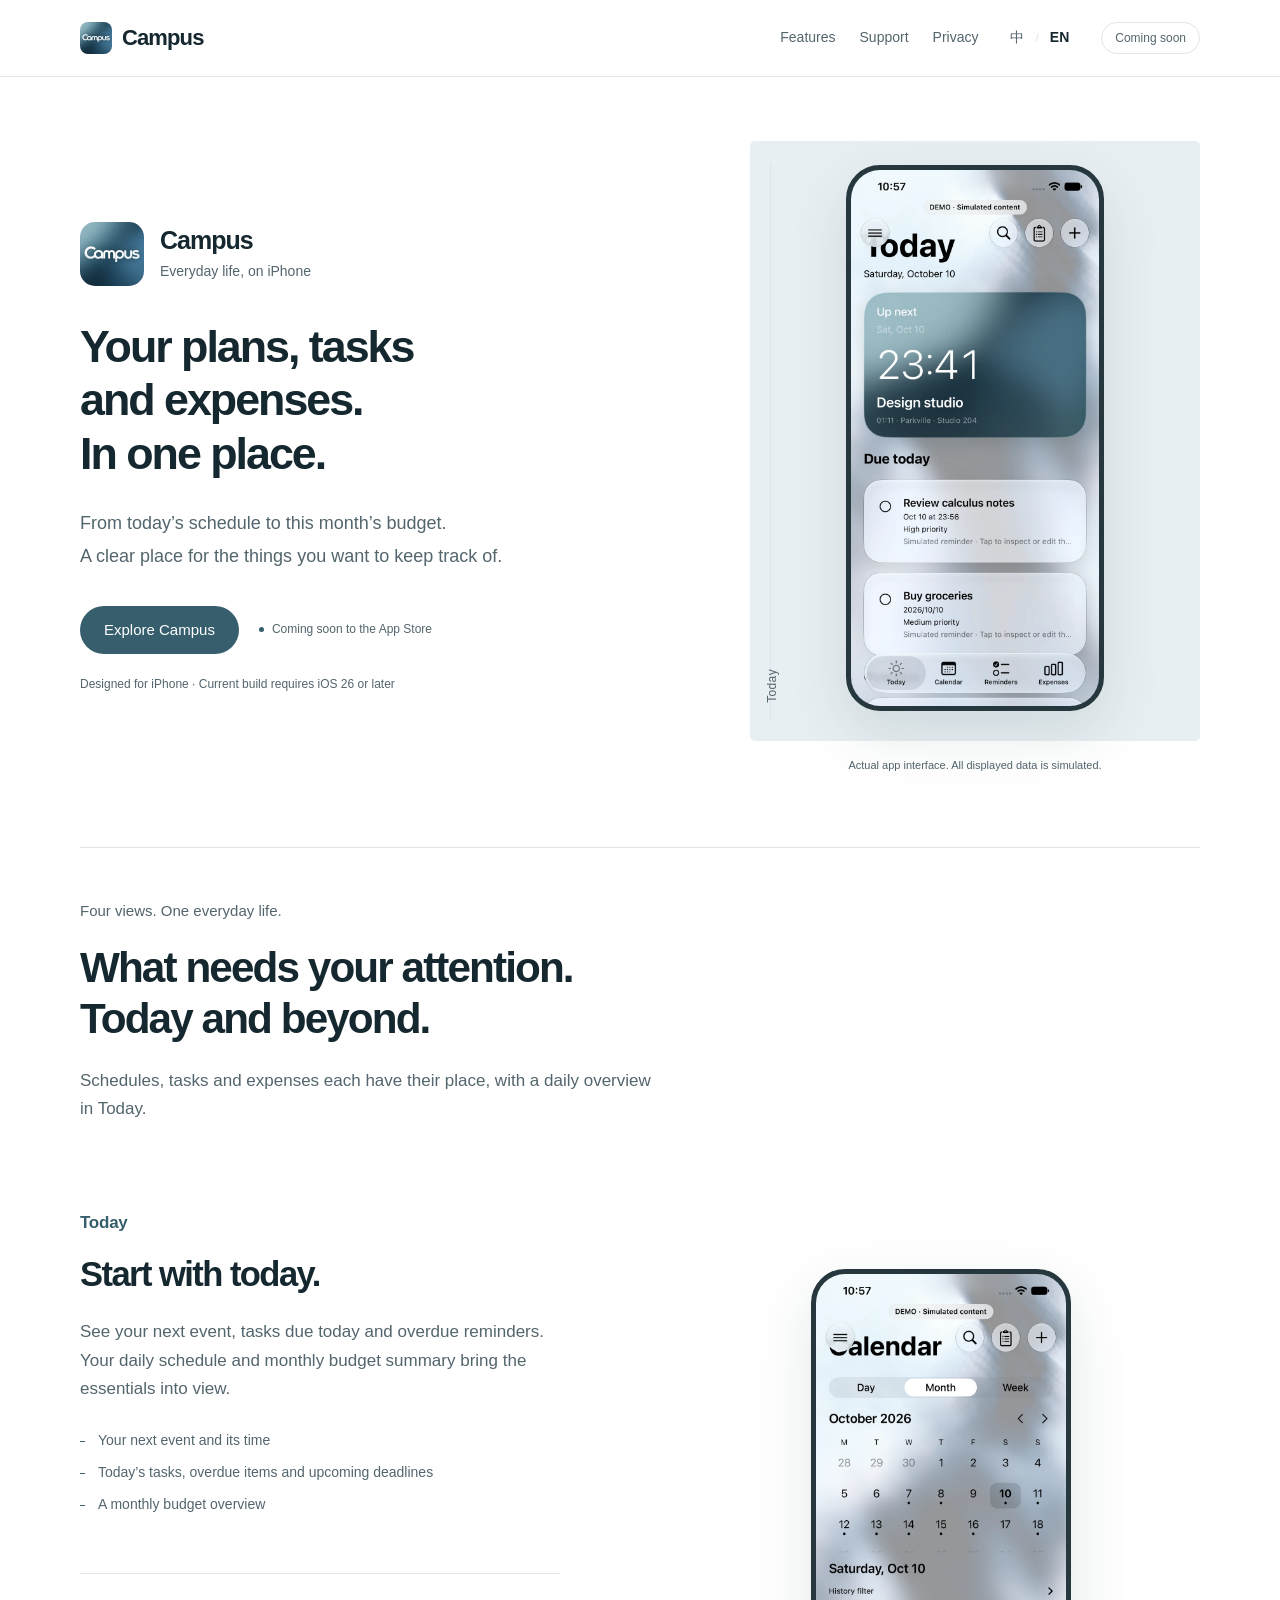
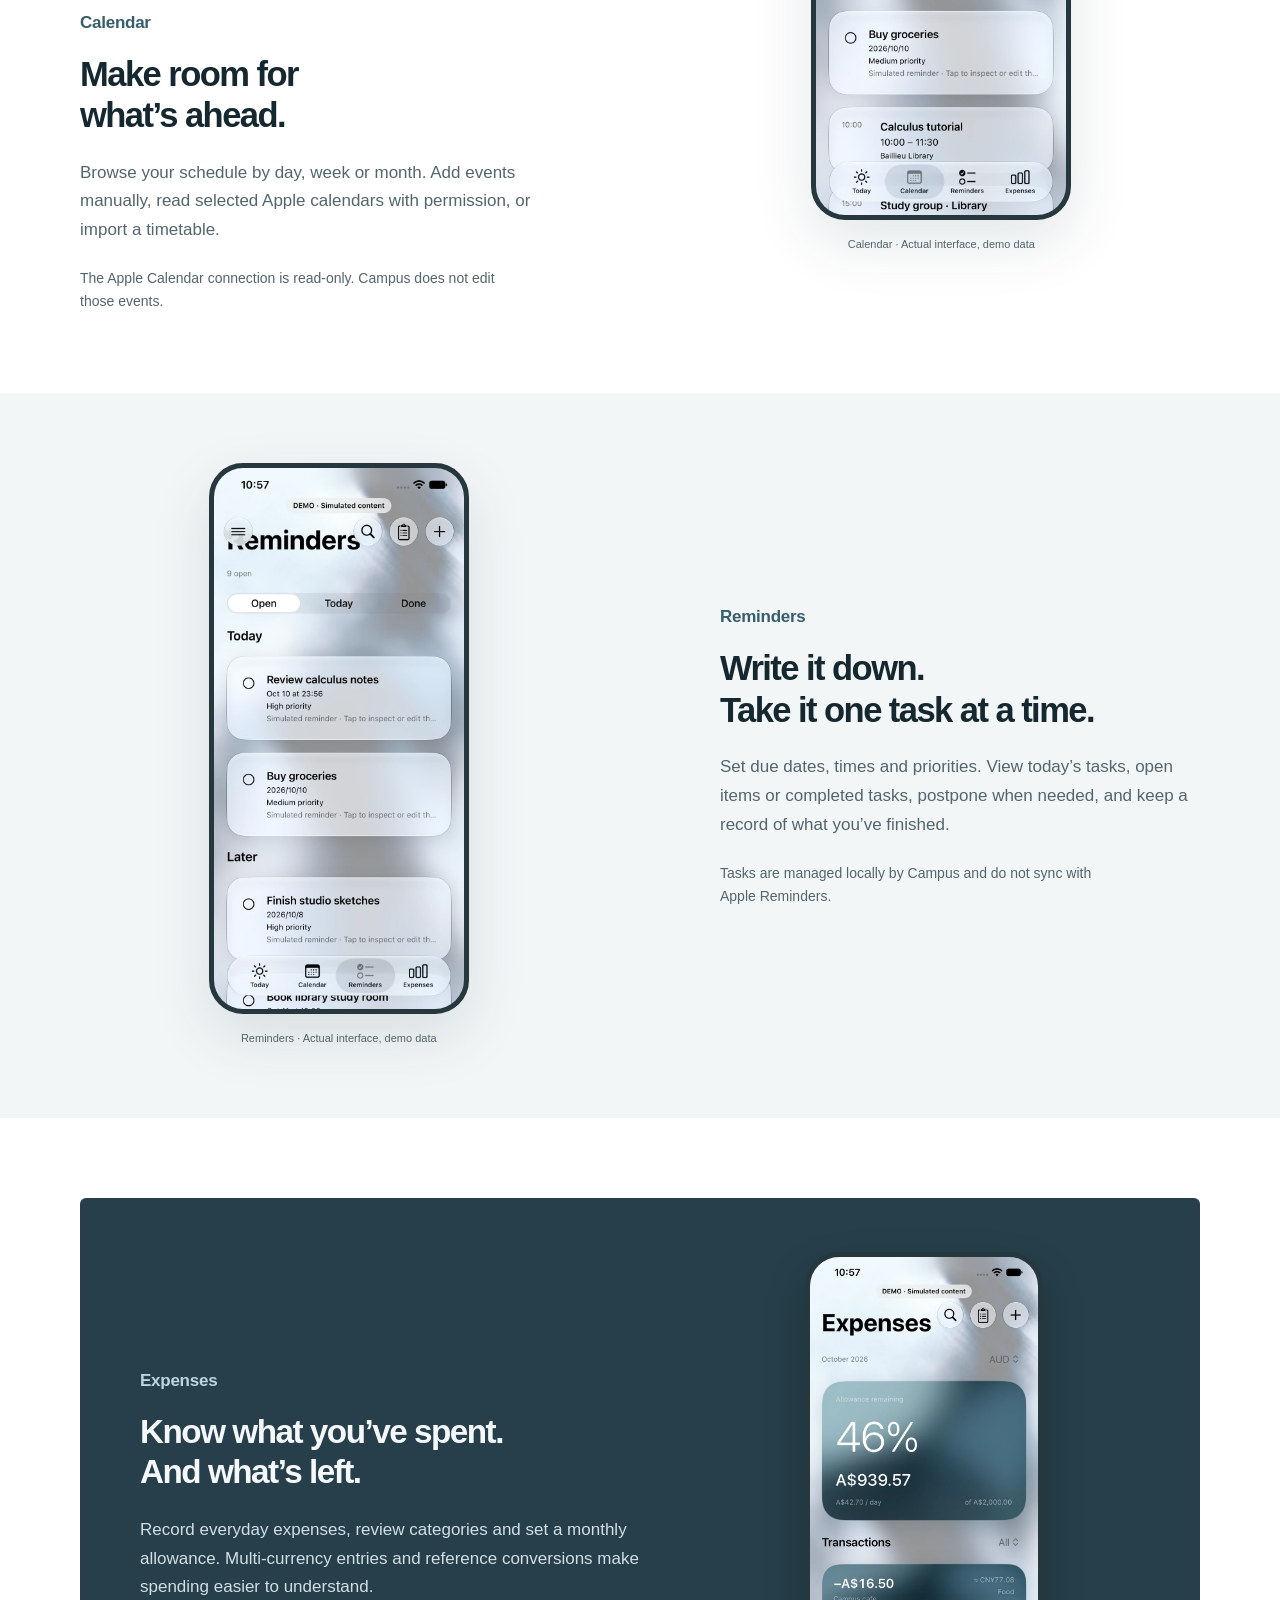
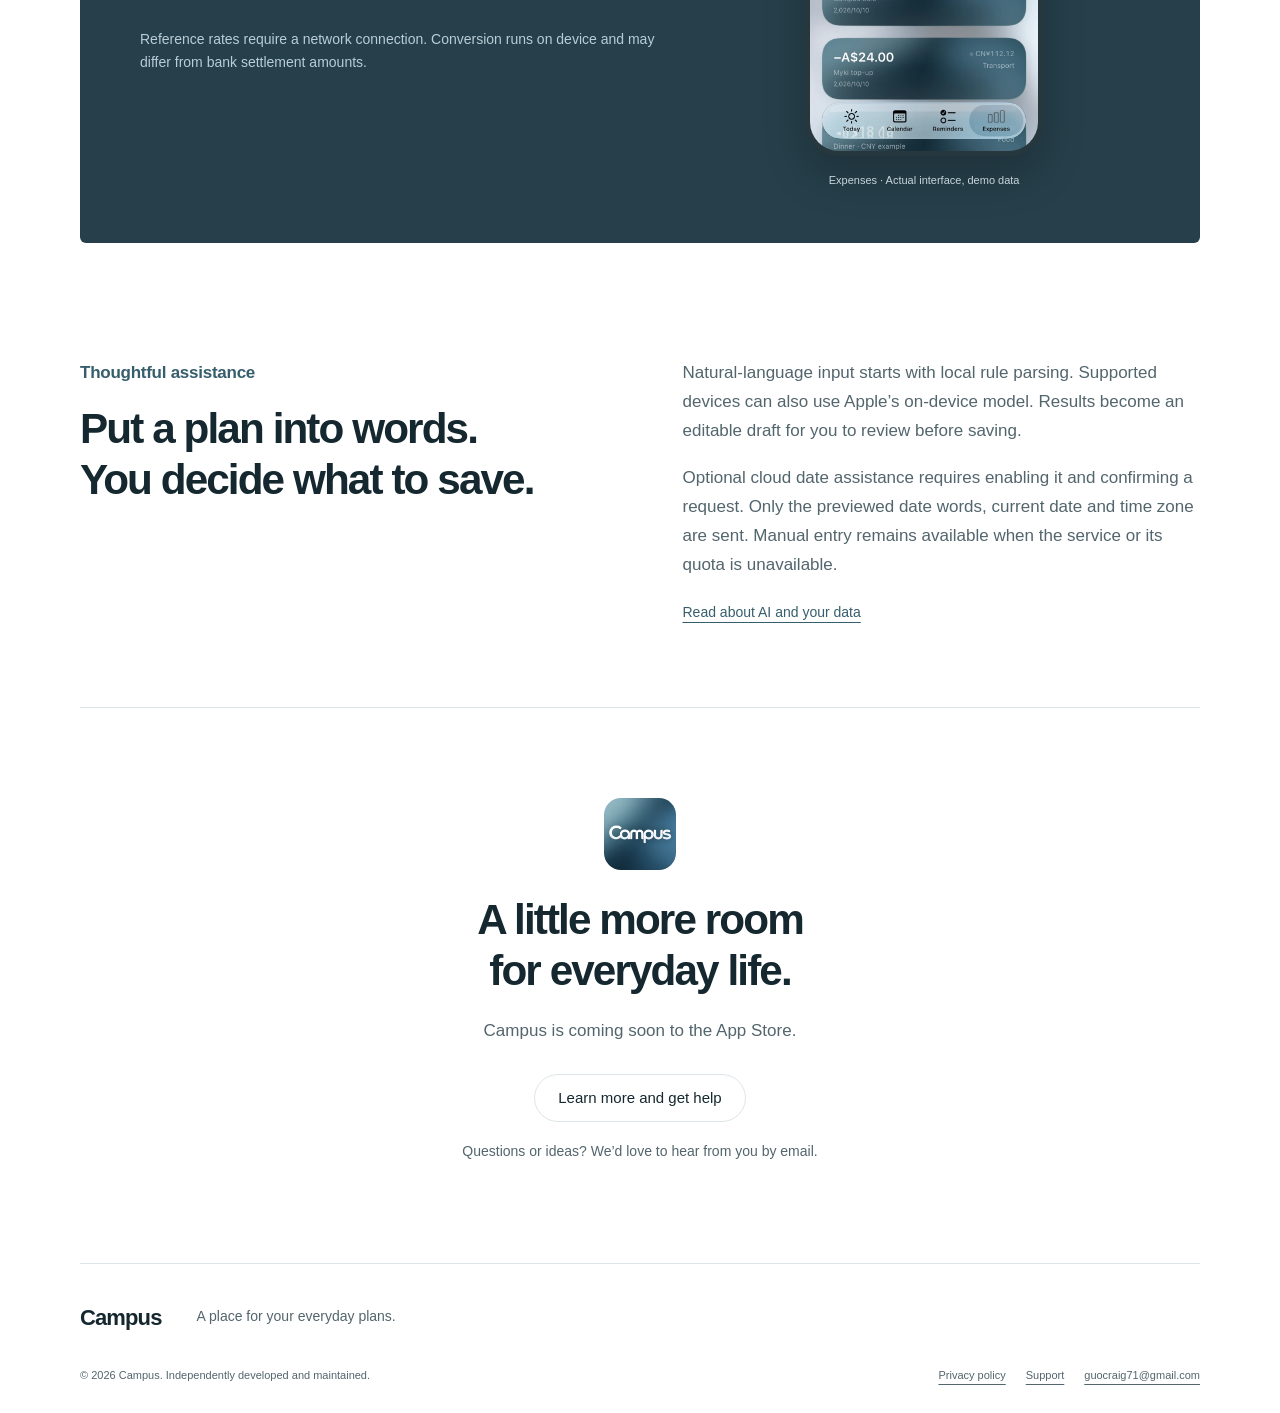
==== index.html @ 9bcb348f "Publish bilingual Campus website with privacy and support pages" ====
<!doctype html>
<html lang="zh-Hans">
<head><meta charset="utf-8"><meta name="viewport" content="width=device-width, initial-scale=1"><meta name="color-scheme" content="light dark"><meta name="description" content="Campus 将日程、待办和日常开支放在一起。Discover Campus, an iPhone app for schedules, tasks and everyday expenses."><title>日程、待办和开支 · Campus</title><link rel="icon" href="assets/favicon.png" type="image/png"><link rel="stylesheet" href="assets/site.css"><script src="assets/site.js" defer></script></head>
<body data-page="home" data-title-zh="日程、待办和开支 · Campus" data-title-en="Plans, tasks and expenses · Campus">
<a class="skip-link" href="#main"><span class="i18n" lang="zh-Hans">跳到正文</span><span class="i18n" lang="en">Skip to content</span></a>
<header class="site-header"><nav class="nav wrap" aria-label="主导航 / Main navigation" data-label-zh="主导航" data-label-en="Main navigation"><a class="brand" href="./" aria-label="Campus 首页 / home" data-label-zh="Campus 首页" data-label-en="Campus home"><img src="assets/app-icon.png" width="32" height="32" alt=""><span>Campus</span></a><div class="nav-links"><a href="./#features"><span class="i18n" lang="zh-Hans">功能</span><span class="i18n" lang="en">Features</span></a><a href="support/" ><span class="i18n" lang="zh-Hans">支持</span><span class="i18n" lang="en">Support</span></a><a href="privacy/" ><span class="i18n" lang="zh-Hans">隐私</span><span class="i18n" lang="en">Privacy</span></a></div><div class="language-controls" aria-label="语言 / Language" data-label-zh="语言" data-label-en="Language"><a href="?lang=zh" data-set-language="zh" lang="zh-Hans" aria-label="中文">中</a><span aria-hidden="true">/</span><a href="?lang=en" data-set-language="en" lang="en" aria-label="English">EN</a></div><span class="nav-status"><span class="i18n" lang="zh-Hans">即将推出</span><span class="i18n" lang="en">Coming soon</span></span></nav></header>
<main id="main">
<section class="hero wrap"><div class="hero-copy"><div class="product-signature"><img src="assets/app-icon.png" width="64" height="64" alt="Campus App 图标 / app icon" data-alt-zh="Campus App 图标" data-alt-en="Campus app icon"><div><p class="product-name">Campus</p><p class="small"><span class="i18n" lang="zh-Hans">iPhone 生活管理 App</span><span class="i18n" lang="en">Everyday life, on iPhone</span></p></div></div><h1><span class="i18n" lang="zh-Hans">把日程、待办和开支，<br>放在一起。</span><span class="i18n" lang="en">Your plans, tasks<br>and expenses.<br>In one place.</span></h1><p class="hero-description"><span class="i18n" lang="zh-Hans">从今天的安排，到这个月的生活费。<br>让需要记住的事，有一个清晰的位置。</span><span class="i18n" lang="en">From today’s schedule to this month’s budget.<br>A clear place for the things you want to keep track of.</span></p><div class="hero-actions"><a class="button" href="#features"><span class="i18n" lang="zh-Hans">认识 Campus</span><span class="i18n" lang="en">Explore Campus</span></a><span class="release-status"><span class="status-dot" aria-hidden="true"></span><span class="i18n" lang="zh-Hans">App Store 即将推出</span><span class="i18n" lang="en">Coming soon to the App Store</span></span></div><p class="compatibility"><span class="i18n" lang="zh-Hans">为 iPhone 设计 · 当前版本适用于 iOS 26 或更新版本</span><span class="i18n" lang="en">Designed for iPhone · Current build requires iOS 26 or later</span></p></div><figure class="hero-visual"><div class="screen-stage"><div class="screen"><img src="assets/today.webp" width="780" height="1688" alt="Campus Today：真实 App 界面，演示数据 / real app interface with demo data" data-alt-zh="Campus Today：真实 App 界面，演示数据" data-alt-en="Campus Today: real app interface with demo data" loading="eager" decoding="async" fetchpriority="high"></div><span class="stage-label">Today</span></div><figcaption><span class="i18n" lang="zh-Hans">真实 App 界面，展示数据为演示内容。</span><span class="i18n" lang="en">Actual app interface. All displayed data is simulated.</span></figcaption></figure></section>
<section id="features" class="feature-intro wrap"><p class="section-label"><span class="i18n" lang="zh-Hans">四个视角，一个日常。</span><span class="i18n" lang="en">Four views. One everyday life.</span></p><h2><span class="i18n" lang="zh-Hans">今天要做的事，<br>和之后的安排。</span><span class="i18n" lang="en">What needs your attention.<br>Today and beyond.</span></h2><p><span class="i18n" lang="zh-Hans">安排、任务和开支各有位置，又能在 Today 一起查看。</span><span class="i18n" lang="en">Schedules, tasks and expenses each have their place, with a daily overview in Today.</span></p></section>
<section class="feature-row wrap"><div class="feature-copy"><p class="module-name">Today</p><h3><span class="i18n" lang="zh-Hans">先看清今天。</span><span class="i18n" lang="en">Start with today.</span></h3><p><span class="i18n" lang="zh-Hans">查看下一项安排、今天的待办和逾期提醒。当天日程与本月生活费摘要，让你少切换几个页面。</span><span class="i18n" lang="en">See your next event, tasks due today and overdue reminders. Your daily schedule and monthly budget summary bring the essentials into view.</span></p><ul class="quiet-list"><li><span class="i18n" lang="zh-Hans">下一项日程与时间</span><span class="i18n" lang="en">Your next event and its time</span></li><li><span class="i18n" lang="zh-Hans">今日待办、逾期与临近截止</span><span class="i18n" lang="en">Today’s tasks, overdue items and upcoming deadlines</span></li><li><span class="i18n" lang="zh-Hans">月生活费摘要</span><span class="i18n" lang="en">A monthly budget overview</span></li></ul></div><div class="feature-copy second-copy"><p class="module-name">Calendar</p><h3><span class="i18n" lang="zh-Hans">给每个安排，<br>一个清楚的时间。</span><span class="i18n" lang="en">Make room for<br>what’s ahead.</span></h3><p><span class="i18n" lang="zh-Hans">按日、周或月查看安排。手动添加日程，或在授权后读取你选中的 Apple 日历；也可以导入课表。</span><span class="i18n" lang="en">Browse your schedule by day, week or month. Add events manually, read selected Apple calendars with permission, or import a timetable.</span></p><p class="fine-print"><span class="i18n" lang="zh-Hans">系统日历连接为只读，不修改 Apple 日历中的事件。</span><span class="i18n" lang="en">The Apple Calendar connection is read-only. Campus does not edit those events.</span></p></div><figure class="feature-visual"><div class="screen"><img src="assets/calendar.webp" width="780" height="1688" alt="Campus Calendar：真实 App 界面，演示数据 / real app interface with demo data" data-alt-zh="Campus Calendar：真实 App 界面，演示数据" data-alt-en="Campus Calendar: real app interface with demo data" loading="lazy" decoding="async" ></div><figcaption><span class="i18n" lang="zh-Hans">Calendar · 实际界面，演示数据</span><span class="i18n" lang="en">Calendar · Actual interface, demo data</span></figcaption></figure></section>
<section class="reminders-section"><div class="feature-row wrap reverse"><figure class="feature-visual"><div class="screen"><img src="assets/reminders.webp" width="780" height="1688" alt="Campus Reminders：真实 App 界面，演示数据 / real app interface with demo data" data-alt-zh="Campus Reminders：真实 App 界面，演示数据" data-alt-en="Campus Reminders: real app interface with demo data" loading="lazy" decoding="async" ></div><figcaption><span class="i18n" lang="zh-Hans">Reminders · 实际界面，演示数据</span><span class="i18n" lang="en">Reminders · Actual interface, demo data</span></figcaption></figure><div class="feature-copy"><p class="module-name">Reminders</p><h3><span class="i18n" lang="zh-Hans">记下来。<br>然后，一件件完成。</span><span class="i18n" lang="en">Write it down.<br>Take it one task at a time.</span></h3><p><span class="i18n" lang="zh-Hans">设置截止日期、具体时间和优先级。按今天、未完成或已完成查看待办，必要时延后，完成后留下记录。</span><span class="i18n" lang="en">Set due dates, times and priorities. View today’s tasks, open items or completed tasks, postpone when needed, and keep a record of what you’ve finished.</span></p><p class="fine-print"><span class="i18n" lang="zh-Hans">待办由 Campus 在本机管理，不与 Apple 提醒事项同步。</span><span class="i18n" lang="en">Tasks are managed locally by Campus and do not sync with Apple Reminders.</span></p></div></div></section>
<section class="expenses-section wrap"><div class="expenses-copy"><p class="module-name">Expenses</p><h3><span class="i18n" lang="zh-Hans">知道花了多少。<br>也知道还剩多少。</span><span class="i18n" lang="en">Know what you’ve spent.<br>And what’s left.</span></h3><p><span class="i18n" lang="zh-Hans">记录日常开支、查看分类，设置每月生活费额度。多币种记录配合参考汇率换算，让消费信息更容易读懂。</span><span class="i18n" lang="en">Record everyday expenses, review categories and set a monthly allowance. Multi-currency entries and reference conversions make spending easier to understand.</span></p><p class="fine-print"><span class="i18n" lang="zh-Hans">参考汇率需要联网获取，换算在本机进行，不代表银行实际结算金额。</span><span class="i18n" lang="en">Reference rates require a network connection. Conversion runs on device and may differ from bank settlement amounts.</span></p></div><figure class="expense-visual"><div class="screen"><img src="assets/expenses.webp" width="780" height="1688" alt="Campus Expenses：真实 App 界面，演示数据 / real app interface with demo data" data-alt-zh="Campus Expenses：真实 App 界面，演示数据" data-alt-en="Campus Expenses: real app interface with demo data" loading="lazy" decoding="async" ></div><figcaption><span class="i18n" lang="zh-Hans">Expenses · 实际界面，演示数据</span><span class="i18n" lang="en">Expenses · Actual interface, demo data</span></figcaption></figure></section>
<section class="assist-section wrap"><div><p class="module-name"><span class="i18n" lang="zh-Hans">智能添加</span><span class="i18n" lang="en">Thoughtful assistance</span></p><h2><span class="i18n" lang="zh-Hans">说出安排，<br>由你决定保存。</span><span class="i18n" lang="en">Put a plan into words.<br>You decide what to save.</span></h2></div><div class="assist-copy"><p><span class="i18n" lang="zh-Hans">自然语言输入先由本机规则解析；支持的设备还可使用 Apple 设备端模型。识别结果成为可编辑草稿，核对后再保存。</span><span class="i18n" lang="en">Natural-language input starts with local rule parsing. Supported devices can also use Apple’s on-device model. Results become an editable draft for you to review before saving.</span></p><p><span class="i18n" lang="zh-Hans">可选云端日期辅助需要开启并确认发送，只传输预览中的日期词语、当前日期和时区。服务或额度不可用时，仍可手动添加。</span><span class="i18n" lang="en">Optional cloud date assistance requires enabling it and confirming a request. Only the previewed date words, current date and time zone are sent. Manual entry remains available when the service or its quota is unavailable.</span></p><a class="text-link" href="privacy/#ai"><span class="i18n" lang="zh-Hans">了解智能辅助的数据处理</span><span class="i18n" lang="en">Read about AI and your data</span></a></div></section>
<section class="closing-section wrap"><img src="assets/app-icon.png" width="72" height="72" alt=""><h2><span class="i18n" lang="zh-Hans">为生活留一点余地。</span><span class="i18n" lang="en">A little more room<br>for everyday life.</span></h2><p><span class="i18n" lang="zh-Hans">Campus 即将登陆 App Store。</span><span class="i18n" lang="en">Campus is coming soon to the App Store.</span></p><a class="button secondary" href="support/"><span class="i18n" lang="zh-Hans">了解更多与获取帮助</span><span class="i18n" lang="en">Learn more and get help</span></a><p class="fine-print"><span class="i18n" lang="zh-Hans">有问题或想法？欢迎通过支持邮箱联系我们。</span><span class="i18n" lang="en">Questions or ideas? We’d love to hear from you by email.</span></p></section></main>
<footer class="site-footer wrap"><div class="footer-top"><a class="brand" href="./">Campus</a><p><span class="i18n" lang="zh-Hans">把生活的安排，放在一起。</span><span class="i18n" lang="en">A place for your everyday plans.</span></p></div><div class="footer-bottom"><p>© 2026 Campus. <span class="i18n" lang="zh-Hans">独立开发，用心维护。</span><span class="i18n" lang="en">Independently developed and maintained.</span></p><div><a href="privacy/"><span class="i18n" lang="zh-Hans">隐私政策</span><span class="i18n" lang="en">Privacy policy</span></a><a href="support/"><span class="i18n" lang="zh-Hans">技术支持</span><span class="i18n" lang="en">Support</span></a><a href="mailto:guocraig71@gmail.com">guocraig71@gmail.com</a></div></div></footer>
</body></html>
---- assets/site.css ----
:root{color-scheme:light dark;--paper:#fff;--soft:#f3f6f7;--ink:#15272f;--muted:#53656d;--accent:#365e6c;--line:#dde5e8;--glass:rgba(255,255,255,.84);--stage:#e8eff2;--focus:#176d94;--shadow:0 22px 60px rgba(25,54,65,.12);font-family:-apple-system,BlinkMacSystemFont,"Segoe UI","PingFang SC","Microsoft YaHei",sans-serif;font-synthesis:none}*{box-sizing:border-box}html{scroll-behavior:smooth;scroll-padding-top:100px}body{margin:0;background:var(--paper);color:var(--ink);font-size:17px;line-height:1.7;-webkit-font-smoothing:antialiased}img{max-width:100%;height:auto;display:block}a{color:var(--accent);text-decoration-thickness:1px;text-underline-offset:5px}a:hover{text-decoration-color:currentColor}a:focus-visible,summary:focus-visible{outline:3px solid var(--focus);outline-offset:5px;border-radius:3px}p,h1,h2,h3,figure{margin:0}p+p{margin-top:18px}h1,h2,h3{font-weight:600;letter-spacing:-.045em;line-height:1.2;text-wrap:balance}h1{font-size:clamp(34px,4.2vw,60px)}h2{font-size:clamp(30px,3.3vw,46px)}h3{font-size:clamp(28px,2.7vw,38px)}p{text-wrap:pretty}ul{padding-left:1.3em}li+li{margin-top:8px}.wrap{width:min(1120px,calc(100% - 48px));margin-inline:auto}.small,.fine-print{font-size:14px;color:var(--muted);line-height:1.65}.i18n[lang=en]{display:block;margin-top:7px;font-size:.92em;color:var(--muted)}html[data-language=zh] .i18n[lang=en],html[data-language=zh] .localized[lang=en],html[data-language=en] .i18n[lang=zh-Hans],html[data-language=en] .localized[lang=zh-Hans]{display:none}html[data-language] .i18n{margin:0;font-size:inherit;color:inherit;display:inline}html[data-language] .localized{display:block}.skip-link{position:fixed;top:8px;left:12px;transform:translateY(-160%);z-index:100;background:var(--paper);padding:10px 18px}.skip-link:focus{transform:none}.site-header{position:sticky;top:0;z-index:20;background:var(--glass);border-bottom:1px solid var(--line);backdrop-filter:blur(14px);-webkit-backdrop-filter:blur(14px)}.nav{min-height:76px;display:flex;align-items:center;gap:28px}.brand{display:inline-flex;align-items:center;gap:10px;font-size:22px;font-weight:650;letter-spacing:-.04em;color:var(--ink);text-decoration:none;white-space:nowrap}.brand img{border-radius:8px}.nav-links{display:flex;gap:24px;margin-left:auto}.nav a:not(.brand){font-size:14px;text-decoration:none;transition:color .18s ease}.nav-links a{color:var(--muted);min-height:44px;display:flex;align-items:center}.nav-links a:hover,.nav-links [aria-current=page]{color:var(--ink)}.nav-links [aria-current=page]{text-decoration:underline}.language-controls{display:flex;align-items:center;gap:7px;font-size:12px;color:var(--line)}.language-controls a{padding:10px 4px;color:var(--muted)}.language-controls a[aria-current=true]{color:var(--ink);font-weight:700}.nav-status{border:1px solid var(--line);border-radius:999px;font-size:12px;padding:5px 13px;color:var(--muted);white-space:nowrap}.hero{display:grid;grid-template-columns:1.12fr 1fr;gap:60px;align-items:center;padding-block:64px 72px}.product-signature{display:flex;align-items:center;gap:16px;margin-bottom:34px}.product-signature img{border-radius:15px}.product-name{font-size:25px;line-height:1.25;letter-spacing:-.04em;font-weight:600}.product-signature p+p{margin-top:4px}.hero h1{font-size:clamp(34px,3.5vw,48px);margin-bottom:26px}.hero-description{font-size:18px;line-height:1.85;color:var(--muted)}.hero-actions{display:flex;flex-wrap:wrap;gap:20px;align-items:center;margin-top:32px}.button{display:inline-flex;justify-content:center;align-items:center;min-height:48px;padding:10px 23px;background:var(--accent);border:1px solid transparent;border-radius:999px;text-decoration:none;font-size:15px;font-weight:500;color:#fff;transition:background .18s ease,transform .18s ease,box-shadow .18s ease}.button:hover{background:#284b59;box-shadow:0 4px 12px rgba(30,60,70,.13)}.button:active{transform:scale(.98)}.button.secondary{background:transparent;border-color:var(--line);color:var(--ink)}.button.secondary:hover{background:var(--soft)}.release-status{display:inline-flex;align-items:center;gap:8px;font-size:12px;color:var(--muted)}.status-dot{width:5px;height:5px;border-radius:50%;background:var(--accent);flex:none}.compatibility{font-size:12px;color:var(--muted);margin-top:20px}.hero-visual{max-width:450px;width:100%;justify-self:end}.screen-stage{position:relative;display:flex;justify-content:center;align-items:center;padding:20px 44px 26px;background:var(--stage);border-radius:5px;min-height:600px}.screen-stage:before{content:"";position:absolute;top:22px;bottom:22px;left:20px;border-left:1px solid var(--line)}.screen{width:260px;border-radius:34px;overflow:hidden;line-height:0;box-shadow:var(--shadow);border:5px solid #26373e;background:#26373e;flex:none}.screen img{width:100%;height:auto}.hero .screen{width:258px}.stage-label{position:absolute;left:12px;bottom:38px;writing-mode:vertical-rl;transform:rotate(180deg);font-size:12px;color:var(--muted);letter-spacing:.03em}figcaption{font-size:11px;color:var(--muted);text-align:center;margin-top:15px;line-height:1.7}.feature-intro{padding-top:50px;padding-bottom:65px;border-top:1px solid var(--line)}.section-label{font-size:15px;color:var(--muted);margin-bottom:20px}.feature-intro>p:last-child{max-width:580px;margin-top:22px;color:var(--muted)}.feature-row{display:grid;grid-template-columns:1fr 1fr;gap:42px 85px;align-items:center;padding-block:20px 80px}.feature-copy{max-width:480px}.module-name{font-size:17px;color:var(--accent);font-weight:550;letter-spacing:-.015em;margin-bottom:16px}.feature-copy h3{margin-bottom:22px}.feature-copy>p:not(.module-name){color:var(--muted)}.feature-copy .fine-print{margin-top:22px}.feature-row:not(.reverse) .feature-copy:first-child{grid-column:1;grid-row:1}.second-copy{grid-column:1;grid-row:2;padding-top:35px;border-top:1px solid var(--line)}.feature-row:not(.reverse) .feature-visual{grid-column:2;grid-row:1/3}.feature-visual{display:flex;flex-direction:column;align-items:center}.quiet-list{list-style:none;padding:0;font-size:14px;margin-top:25px;color:var(--muted)}.quiet-list li{padding-left:18px;position:relative}.quiet-list li:before{content:"";position:absolute;left:0;top:.85em;width:5px;height:1px;background:var(--accent)}.reminders-section{background:var(--soft);padding-block:70px}.reverse{padding-block:0}.reverse .feature-copy{justify-self:end}.expenses-section{margin-block:80px;background:#263f4a;color:#f4f8fa;display:grid;grid-template-columns:1.2fr 1fr;align-items:center;gap:50px;padding:54px 60px;border-radius:6px}.expenses-section .module-name{color:#bdd5df}.expenses-section h3{font-size:clamp(28px,2.6vw,38px);margin-bottom:24px}.expenses-copy>p:not(.module-name){color:#d1dfe5}.expenses-copy .fine-print{margin-top:26px;color:#b9cdd7!important}.expense-visual{display:flex;flex-direction:column;align-items:center}.expense-visual .screen{width:238px;box-shadow:0 20px 44px rgba(0,0,0,.2)}.expense-visual figcaption{color:#c5d5dd}.assist-section{padding-block:36px 80px;border-bottom:1px solid var(--line);display:grid;grid-template-columns:1fr 1fr;gap:85px;align-items:start}.assist-copy{color:var(--muted)}.text-link{display:inline-block;font-size:14px;margin-top:22px}.closing-section{text-align:center;display:flex;flex-direction:column;align-items:center;padding-block:90px 100px}.closing-section img{border-radius:17px;margin-bottom:25px}.closing-section h2{margin-bottom:20px}.closing-section>p{color:var(--muted)}.closing-section .button{margin-top:28px}.closing-section .fine-print{margin-top:18px}.site-footer{border-top:1px solid var(--line);padding-block:35px 28px}.footer-top{display:flex;align-items:center;gap:35px}.footer-top p{font-size:14px;color:var(--muted)}.footer-bottom{display:flex;justify-content:space-between;gap:25px;margin-top:30px;align-items:center;font-size:11px;color:var(--muted)}.footer-bottom>div{display:flex;gap:20px;flex-wrap:wrap}.footer-bottom a{color:var(--muted)}.document-heading{padding-block:70px 55px;max-width:1120px}.document-heading h1{font-size:clamp(38px,4.4vw,62px)}.lead{font-size:18px;color:var(--muted);max-width:650px;margin-top:25px}.policy-date{font-size:13px;color:var(--muted);margin-top:22px}.support-layout{display:grid;grid-template-columns:300px 1fr;gap:90px;align-items:start;padding-bottom:90px}.contact-panel{background:var(--soft);padding:30px 26px;border-radius:5px;position:sticky;top:108px}.contact-panel h2{font-size:22px;letter-spacing:-.025em;margin-bottom:16px}.contact-panel>p{font-size:15px;color:var(--muted)}.contact-email{font-size:16px;display:inline-block;margin-top:24px;overflow-wrap:anywhere}.contact-actions{display:flex;flex-direction:column;align-items:start;margin-block:25px}.contact-actions .button{font-size:14px}.contact-panel .fine-print{font-size:12px}.faq-section{min-width:0}.faq-section>h2{font-size:27px;margin-bottom:18px}.faq-section details{border-bottom:1px solid var(--line);scroll-margin-top:100px}.faq-section summary{display:flex;justify-content:space-between;align-items:center;gap:16px;font-size:18px;line-height:1.6;font-weight:500;cursor:pointer;padding-block:23px;list-style:none}.faq-section summary::-webkit-details-marker{display:none}.summary-icon{width:16px;height:16px;position:relative;flex:none}.summary-icon:before,.summary-icon:after{content:"";position:absolute;background:var(--muted);left:0;top:7px;width:14px;height:1px;transition:transform .2s}.summary-icon:after{transform:rotate(90deg)}details[open] .summary-icon:after{transform:rotate(0)}.faq-answer{padding:0 28px 26px 0;font-size:16px;color:var(--muted);line-height:1.9}.policy-layout{display:grid;grid-template-columns:255px minmax(0,1fr);gap:70px;padding-bottom:90px}.policy-toc{position:sticky;top:108px}.toc-title{font-size:14px;font-weight:600;margin-bottom:17px}.policy-toc ul{list-style:none;padding:0;margin:0}.policy-toc li+li{margin-top:12px}.policy-toc a{font-size:13px;color:var(--muted);text-decoration:none}.policy-toc a:hover{text-decoration:underline}.policy-toc .text-link{color:var(--accent);text-decoration:underline}.policy-body{max-width:720px;min-width:0}.policy-section{padding-bottom:34px;margin-bottom:32px;border-bottom:1px solid var(--line);scroll-margin-top:108px}.policy-section h2{font-size:26px;letter-spacing:-.025em;margin-bottom:20px}.policy-section p,.policy-section li{font-size:16px;line-height:1.9;color:var(--muted);overflow-wrap:anywhere}.policy-section .localized+.localized{margin-top:24px}.policy-end{padding-block:8px 10px;font-size:15px}.policy-end a{display:inline-block;margin-top:8px;overflow-wrap:anywhere}.hero-copy,.hero-visual{animation:arrive .65s ease both}.hero-visual{animation-delay:.08s}@keyframes arrive{from{opacity:0;transform:translateY(10px)}to{opacity:1;transform:translateY(0)}}
@media(prefers-color-scheme:dark){:root{--paper:#10191d;--soft:#172328;--ink:#edf3f6;--muted:#adbdc5;--accent:#a9cbd8;--line:#33444c;--glass:rgba(16,25,29,.88);--stage:#1d2e36;--focus:#91d5f4;--shadow:0 22px 60px rgba(0,0,0,.3)}.button{background:#b5d2de;color:#14272f}.button:hover{background:#d2e5ed}.screen{border-color:#495e69}.expenses-section{background:#233d48}.contact-actions .button{color:#14272f}}
@media(min-width:1500px){.hero{padding-block:85px}.hero .screen{width:275px}.screen-stage{min-height:650px}.wrap{width:min(1160px,calc(100% - 96px))}}
@media(max-width:980px){.nav{gap:18px}.hero{gap:25px}.screen-stage{padding-inline:30px;min-height:560px}.hero .screen{width:230px}.hero h1{font-size:42px}.hero-description{font-size:16px}.feature-row,.assist-section{gap:45px}.expenses-section{padding:40px;gap:30px}.support-layout{grid-template-columns:250px 1fr;gap:40px}.policy-layout{grid-template-columns:200px minmax(0,1fr);gap:40px}.nav-status{display:none}.footer-bottom{align-items:start;flex-direction:column}}
@media(max-width:700px){.wrap{width:calc(100% - 40px)}html{scroll-padding-top:85px}.nav{min-height:68px;gap:14px}.brand{font-size:21px}.brand img{width:27px;height:27px;border-radius:7px}.nav-links{gap:14px}.nav a:not(.brand){font-size:12px}.language-controls{gap:3px}.language-controls a{padding-inline:2px}.hero{grid-template-columns:1fr;padding-block:42px 46px;gap:35px}.hero-copy{max-width:520px}.product-signature{margin-bottom:27px}.product-signature img{width:52px;height:52px;border-radius:12px}.product-name{font-size:23px}.hero h1{font-size:clamp(33px,7.9vw,44px);line-height:1.28}.hero-description{font-size:16px;line-height:1.9}.hero-actions{gap:15px;margin-top:25px}.compatibility{max-width:300px;font-size:11px}.hero-visual{justify-self:center;max-width:420px}.screen-stage{min-height:0;padding:25px 35px;background:var(--stage)}.hero .screen{width:min(248px,100%)}.hero-visual figcaption{font-size:10px}.feature-intro{padding-block:46px 30px}.section-label{font-size:14px}.feature-intro h2{font-size:32px}.feature-intro>p:last-child{font-size:16px}.feature-row{grid-template-columns:1fr;padding-block:25px 50px;gap:35px}.feature-row:not(.reverse) .feature-copy:first-child,.second-copy,.feature-row:not(.reverse) .feature-visual{grid-column:auto;grid-row:auto}.feature-copy{max-width:none}.second-copy{padding-top:35px}.feature-copy h3{font-size:31px}.feature-copy>p{font-size:16px}.feature-copy .fine-print{font-size:13px}.feature-visual{padding-top:10px}.screen{width:248px}.reminders-section{padding-block:40px}.reverse .feature-visual{grid-row:2}.reverse .feature-copy{justify-self:start}.reverse{padding-bottom:0}.expenses-section{margin-block:48px;padding:36px 26px;grid-template-columns:1fr;gap:30px}.expenses-copy>p{font-size:16px}.expenses-copy .fine-print{font-size:13px}.expenses-section h3{font-size:30px}.expense-visual .screen{width:238px}.assist-section{grid-template-columns:1fr;gap:26px;padding-block:16px 45px}.assist-section h2{font-size:32px}.assist-copy{font-size:16px}.closing-section{padding-block:60px}.closing-section h2{font-size:32px}.footer-top{align-items:start;flex-direction:column;gap:8px}.footer-bottom{margin-top:20px;gap:16px}.footer-bottom>div{gap:12px 20px}.document-heading{padding-block:45px 35px}.document-heading h1{font-size:40px}.lead{font-size:16px}.support-layout,.policy-layout{grid-template-columns:1fr;gap:38px;padding-bottom:55px}.contact-panel,.policy-toc{position:static}.contact-panel{padding:26px}.contact-actions{flex-direction:row;align-items:center;gap:20px}.contact-actions .text-link{margin:0}.faq-section>h2{font-size:24px}.faq-section summary{font-size:17px;padding-block:20px}.faq-answer{font-size:15px;padding-right:0}.policy-toc{padding-block:22px;border-block:1px solid var(--line)}.policy-toc ul{display:grid;grid-template-columns:1fr 1fr;gap:13px 20px}.policy-toc li+li{margin:0}.policy-toc a{font-size:12px;display:inline-block}.policy-section h2{font-size:24px}.policy-section p,.policy-section li{font-size:15px}.policy-section{padding-bottom:26px;margin-bottom:26px}}
@media(max-width:370px){.wrap{width:calc(100% - 32px)}.nav{gap:10px}.brand{gap:7px;font-size:19px}.nav-links{gap:10px}.language-controls{gap:2px}.hero h1{font-size:31px}.brand img{width:24px;height:24px}.screen-stage{padding-inline:26px}.contact-actions{flex-wrap:wrap}}
@media(prefers-reduced-motion:reduce){html{scroll-behavior:auto}*,*:before,*:after{animation:none!important;transition:none!important}}
@media print{.site-header,.site-footer,.policy-toc,.language-controls,.hero-visual{display:none}.wrap{width:100%}.policy-layout{display:block}.policy-section{break-inside:avoid}.policy-section a{color:inherit}.policy-section{border-color:#ddd}:root{--paper:#fff;--ink:#000;--muted:#333}}

@media(max-width:700px){html:not([data-language]) .nav{flex-wrap:wrap;padding-block:8px;gap:8px 16px}html:not([data-language]) .nav-links{order:3;width:100%;justify-content:center;margin:0}html:not([data-language]) .language-controls{margin-left:auto}}
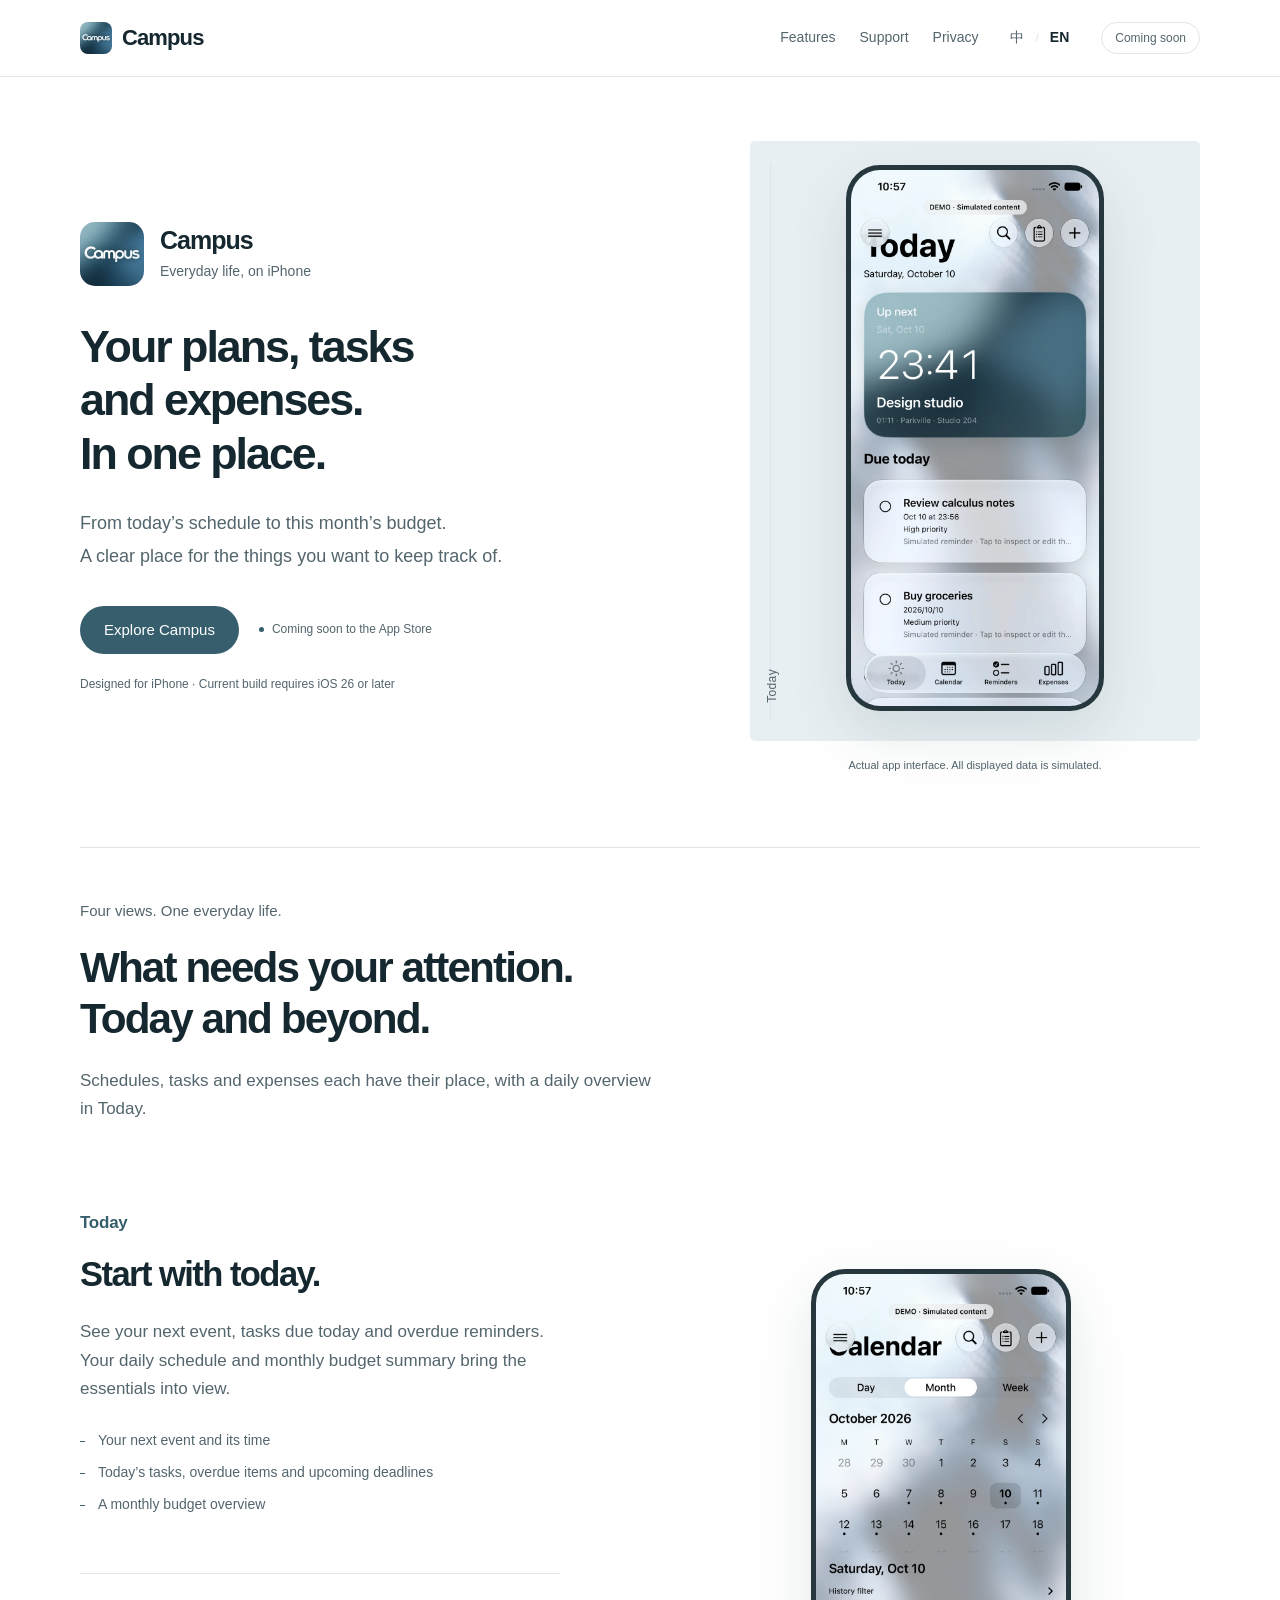
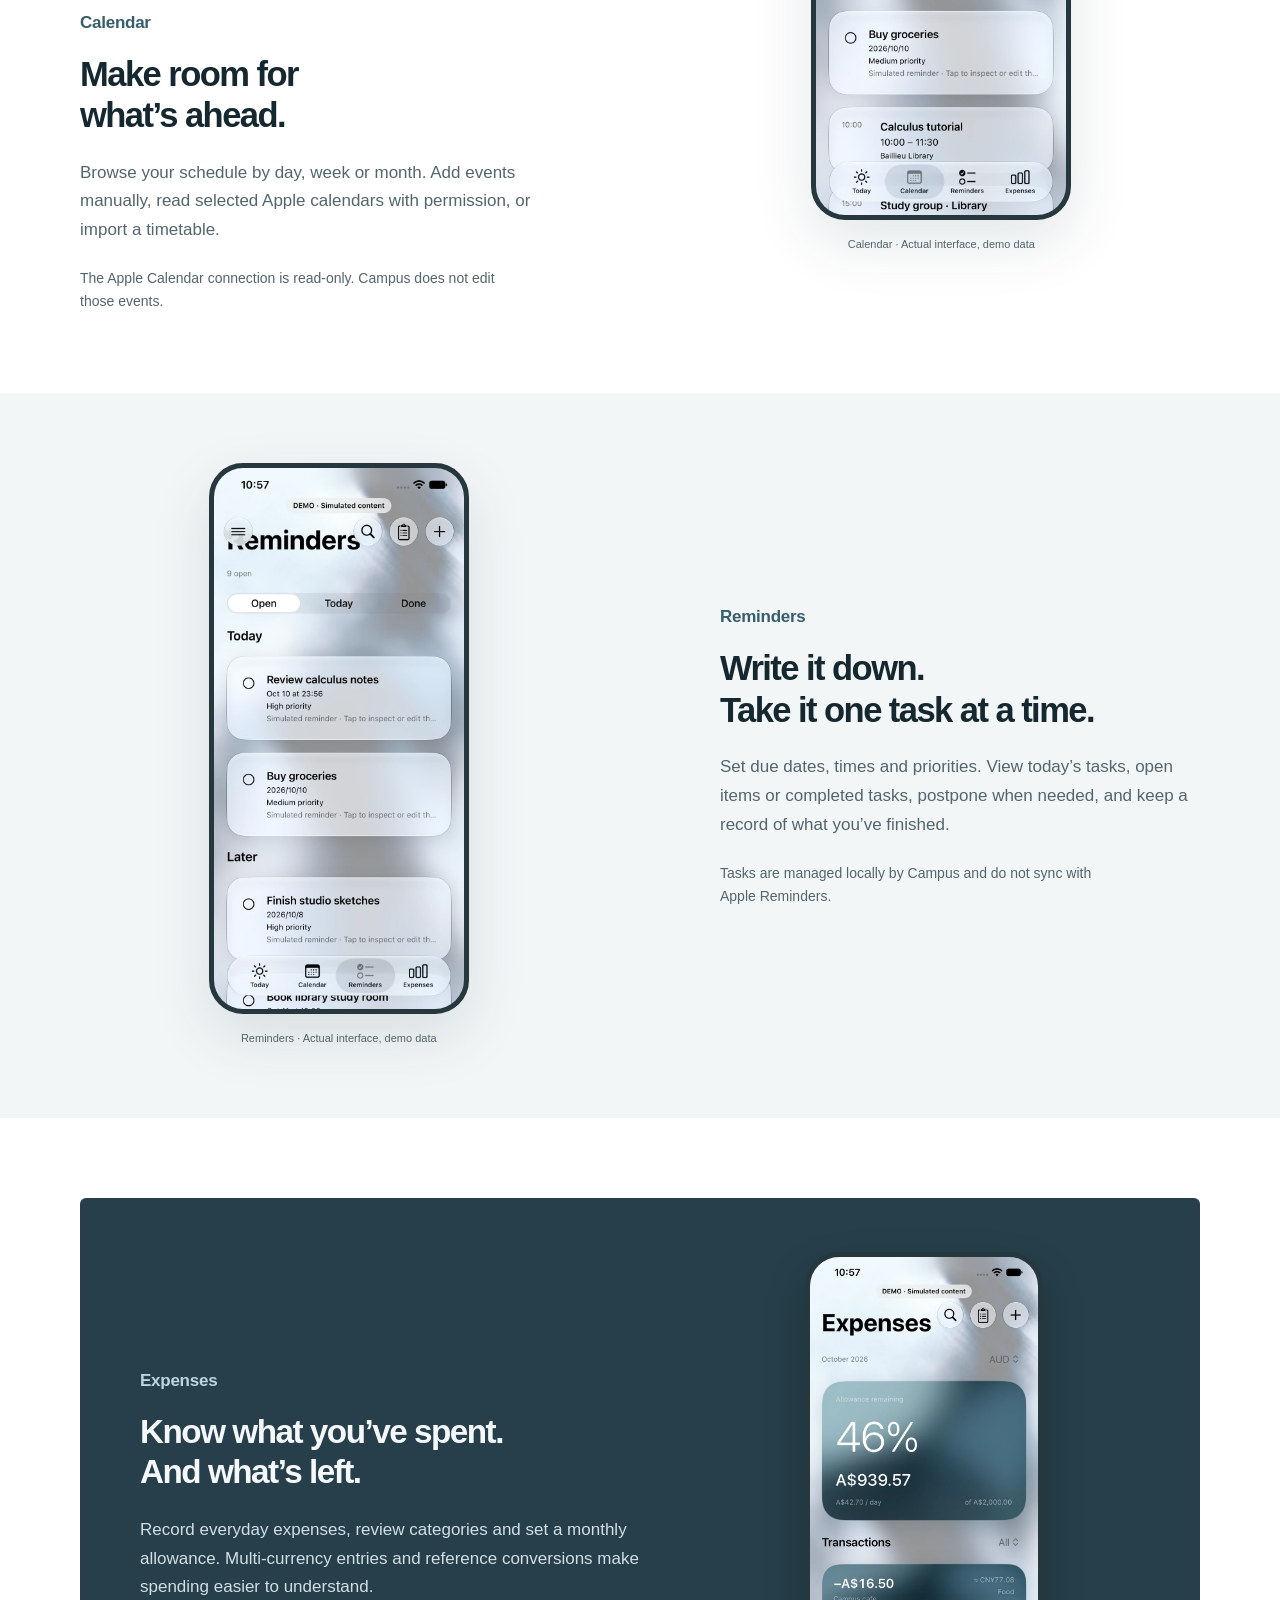
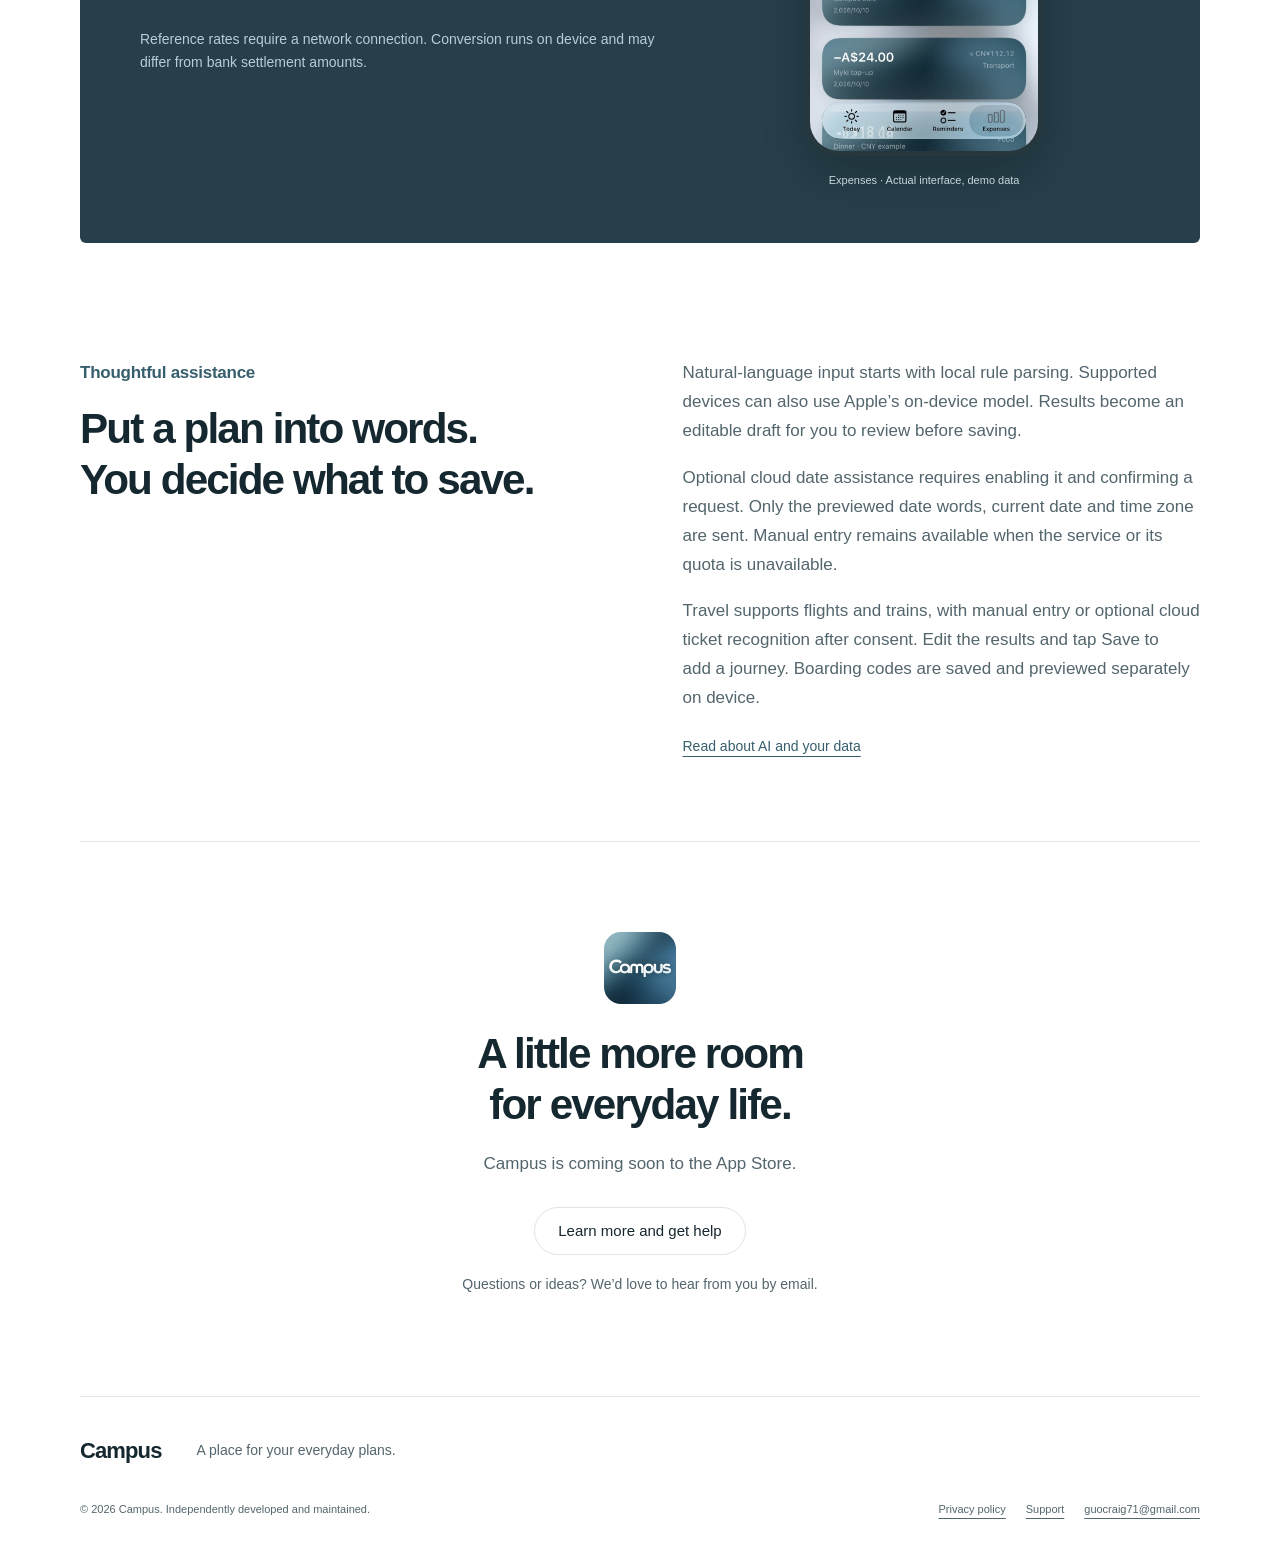
==== commit be77db38: "Update Campus ticket workflows, privacy disclosures and support" ====
--- a/index.html
+++ b/index.html
@@ -10,7 +10,7 @@
 <section class="feature-row wrap"><div class="feature-copy"><p class="module-name">Today</p><h3><span class="i18n" lang="zh-Hans">先看清今天。</span><span class="i18n" lang="en">Start with today.</span></h3><p><span class="i18n" lang="zh-Hans">查看下一项安排、今天的待办和逾期提醒。当天日程与本月生活费摘要，让你少切换几个页面。</span><span class="i18n" lang="en">See your next event, tasks due today and overdue reminders. Your daily schedule and monthly budget summary bring the essentials into view.</span></p><ul class="quiet-list"><li><span class="i18n" lang="zh-Hans">下一项日程与时间</span><span class="i18n" lang="en">Your next event and its time</span></li><li><span class="i18n" lang="zh-Hans">今日待办、逾期与临近截止</span><span class="i18n" lang="en">Today’s tasks, overdue items and upcoming deadlines</span></li><li><span class="i18n" lang="zh-Hans">月生活费摘要</span><span class="i18n" lang="en">A monthly budget overview</span></li></ul></div><div class="feature-copy second-copy"><p class="module-name">Calendar</p><h3><span class="i18n" lang="zh-Hans">给每个安排，<br>一个清楚的时间。</span><span class="i18n" lang="en">Make room for<br>what’s ahead.</span></h3><p><span class="i18n" lang="zh-Hans">按日、周或月查看安排。手动添加日程，或在授权后读取你选中的 Apple 日历；也可以导入课表。</span><span class="i18n" lang="en">Browse your schedule by day, week or month. Add events manually, read selected Apple calendars with permission, or import a timetable.</span></p><p class="fine-print"><span class="i18n" lang="zh-Hans">系统日历连接为只读，不修改 Apple 日历中的事件。</span><span class="i18n" lang="en">The Apple Calendar connection is read-only. Campus does not edit those events.</span></p></div><figure class="feature-visual"><div class="screen"><img src="assets/calendar.webp" width="780" height="1688" alt="Campus Calendar：真实 App 界面，演示数据 / real app interface with demo data" data-alt-zh="Campus Calendar：真实 App 界面，演示数据" data-alt-en="Campus Calendar: real app interface with demo data" loading="lazy" decoding="async" ></div><figcaption><span class="i18n" lang="zh-Hans">Calendar · 实际界面，演示数据</span><span class="i18n" lang="en">Calendar · Actual interface, demo data</span></figcaption></figure></section>
 <section class="reminders-section"><div class="feature-row wrap reverse"><figure class="feature-visual"><div class="screen"><img src="assets/reminders.webp" width="780" height="1688" alt="Campus Reminders：真实 App 界面，演示数据 / real app interface with demo data" data-alt-zh="Campus Reminders：真实 App 界面，演示数据" data-alt-en="Campus Reminders: real app interface with demo data" loading="lazy" decoding="async" ></div><figcaption><span class="i18n" lang="zh-Hans">Reminders · 实际界面，演示数据</span><span class="i18n" lang="en">Reminders · Actual interface, demo data</span></figcaption></figure><div class="feature-copy"><p class="module-name">Reminders</p><h3><span class="i18n" lang="zh-Hans">记下来。<br>然后，一件件完成。</span><span class="i18n" lang="en">Write it down.<br>Take it one task at a time.</span></h3><p><span class="i18n" lang="zh-Hans">设置截止日期、具体时间和优先级。按今天、未完成或已完成查看待办，必要时延后，完成后留下记录。</span><span class="i18n" lang="en">Set due dates, times and priorities. View today’s tasks, open items or completed tasks, postpone when needed, and keep a record of what you’ve finished.</span></p><p class="fine-print"><span class="i18n" lang="zh-Hans">待办由 Campus 在本机管理，不与 Apple 提醒事项同步。</span><span class="i18n" lang="en">Tasks are managed locally by Campus and do not sync with Apple Reminders.</span></p></div></div></section>
 <section class="expenses-section wrap"><div class="expenses-copy"><p class="module-name">Expenses</p><h3><span class="i18n" lang="zh-Hans">知道花了多少。<br>也知道还剩多少。</span><span class="i18n" lang="en">Know what you’ve spent.<br>And what’s left.</span></h3><p><span class="i18n" lang="zh-Hans">记录日常开支、查看分类，设置每月生活费额度。多币种记录配合参考汇率换算，让消费信息更容易读懂。</span><span class="i18n" lang="en">Record everyday expenses, review categories and set a monthly allowance. Multi-currency entries and reference conversions make spending easier to understand.</span></p><p class="fine-print"><span class="i18n" lang="zh-Hans">参考汇率需要联网获取，换算在本机进行，不代表银行实际结算金额。</span><span class="i18n" lang="en">Reference rates require a network connection. Conversion runs on device and may differ from bank settlement amounts.</span></p></div><figure class="expense-visual"><div class="screen"><img src="assets/expenses.webp" width="780" height="1688" alt="Campus Expenses：真实 App 界面，演示数据 / real app interface with demo data" data-alt-zh="Campus Expenses：真实 App 界面，演示数据" data-alt-en="Campus Expenses: real app interface with demo data" loading="lazy" decoding="async" ></div><figcaption><span class="i18n" lang="zh-Hans">Expenses · 实际界面，演示数据</span><span class="i18n" lang="en">Expenses · Actual interface, demo data</span></figcaption></figure></section>
-<section class="assist-section wrap"><div><p class="module-name"><span class="i18n" lang="zh-Hans">智能添加</span><span class="i18n" lang="en">Thoughtful assistance</span></p><h2><span class="i18n" lang="zh-Hans">说出安排，<br>由你决定保存。</span><span class="i18n" lang="en">Put a plan into words.<br>You decide what to save.</span></h2></div><div class="assist-copy"><p><span class="i18n" lang="zh-Hans">自然语言输入先由本机规则解析；支持的设备还可使用 Apple 设备端模型。识别结果成为可编辑草稿，核对后再保存。</span><span class="i18n" lang="en">Natural-language input starts with local rule parsing. Supported devices can also use Apple’s on-device model. Results become an editable draft for you to review before saving.</span></p><p><span class="i18n" lang="zh-Hans">可选云端日期辅助需要开启并确认发送，只传输预览中的日期词语、当前日期和时区。服务或额度不可用时，仍可手动添加。</span><span class="i18n" lang="en">Optional cloud date assistance requires enabling it and confirming a request. Only the previewed date words, current date and time zone are sent. Manual entry remains available when the service or its quota is unavailable.</span></p><a class="text-link" href="privacy/#ai"><span class="i18n" lang="zh-Hans">了解智能辅助的数据处理</span><span class="i18n" lang="en">Read about AI and your data</span></a></div></section>
+<section class="assist-section wrap"><div><p class="module-name"><span class="i18n" lang="zh-Hans">智能添加</span><span class="i18n" lang="en">Thoughtful assistance</span></p><h2><span class="i18n" lang="zh-Hans">说出安排，<br>由你决定保存。</span><span class="i18n" lang="en">Put a plan into words.<br>You decide what to save.</span></h2></div><div class="assist-copy"><p><span class="i18n" lang="zh-Hans">自然语言输入先由本机规则解析；支持的设备还可使用 Apple 设备端模型。识别结果成为可编辑草稿，核对后再保存。</span><span class="i18n" lang="en">Natural-language input starts with local rule parsing. Supported devices can also use Apple’s on-device model. Results become an editable draft for you to review before saving.</span></p><p><span class="i18n" lang="zh-Hans">可选云端日期辅助需要开启并确认发送，只传输预览中的日期词语、当前日期和时区。服务或额度不可用时，仍可手动添加。</span><span class="i18n" lang="en">Optional cloud date assistance requires enabling it and confirming a request. Only the previewed date words, current date and time zone are sent. Manual entry remains available when the service or its quota is unavailable.</span></p><p><span class="i18n" lang="zh-Hans">旅行行程支持机票与高铁，手动填入或在同意后使用云端票图识别。结果可编辑，点保存才添加；乘车码单独在本机保存和预览。</span><span class="i18n" lang="en">Travel supports flights and trains, with manual entry or optional cloud ticket recognition after consent. Edit the results and tap Save to add a journey. Boarding codes are saved and previewed separately on device.</span></p><a class="text-link" href="privacy/#ai"><span class="i18n" lang="zh-Hans">了解智能辅助的数据处理</span><span class="i18n" lang="en">Read about AI and your data</span></a></div></section>
 <section class="closing-section wrap"><img src="assets/app-icon.png" width="72" height="72" alt=""><h2><span class="i18n" lang="zh-Hans">为生活留一点余地。</span><span class="i18n" lang="en">A little more room<br>for everyday life.</span></h2><p><span class="i18n" lang="zh-Hans">Campus 即将登陆 App Store。</span><span class="i18n" lang="en">Campus is coming soon to the App Store.</span></p><a class="button secondary" href="support/"><span class="i18n" lang="zh-Hans">了解更多与获取帮助</span><span class="i18n" lang="en">Learn more and get help</span></a><p class="fine-print"><span class="i18n" lang="zh-Hans">有问题或想法？欢迎通过支持邮箱联系我们。</span><span class="i18n" lang="en">Questions or ideas? We’d love to hear from you by email.</span></p></section></main>
 <footer class="site-footer wrap"><div class="footer-top"><a class="brand" href="./">Campus</a><p><span class="i18n" lang="zh-Hans">把生活的安排，放在一起。</span><span class="i18n" lang="en">A place for your everyday plans.</span></p></div><div class="footer-bottom"><p>© 2026 Campus. <span class="i18n" lang="zh-Hans">独立开发，用心维护。</span><span class="i18n" lang="en">Independently developed and maintained.</span></p><div><a href="privacy/"><span class="i18n" lang="zh-Hans">隐私政策</span><span class="i18n" lang="en">Privacy policy</span></a><a href="support/"><span class="i18n" lang="zh-Hans">技术支持</span><span class="i18n" lang="en">Support</span></a><a href="mailto:guocraig71@gmail.com">guocraig71@gmail.com</a></div></div></footer>
 </body></html>
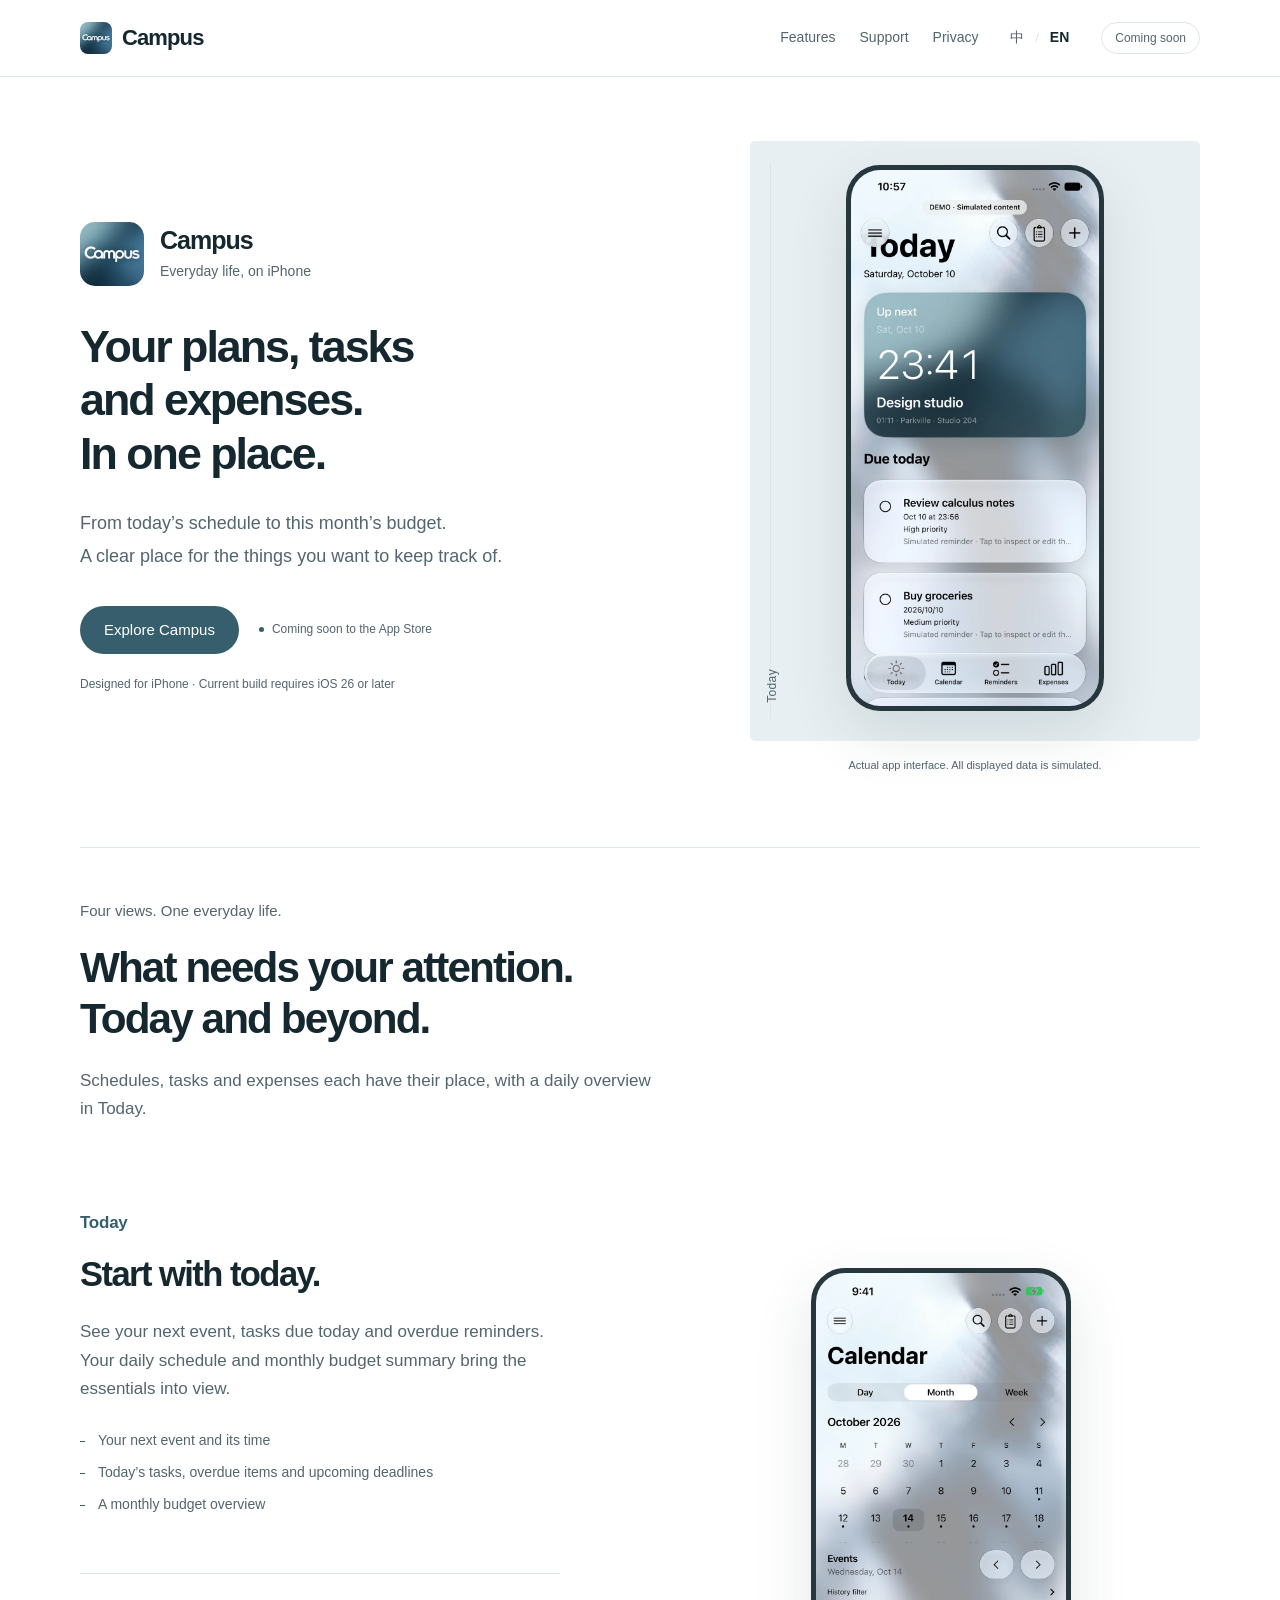
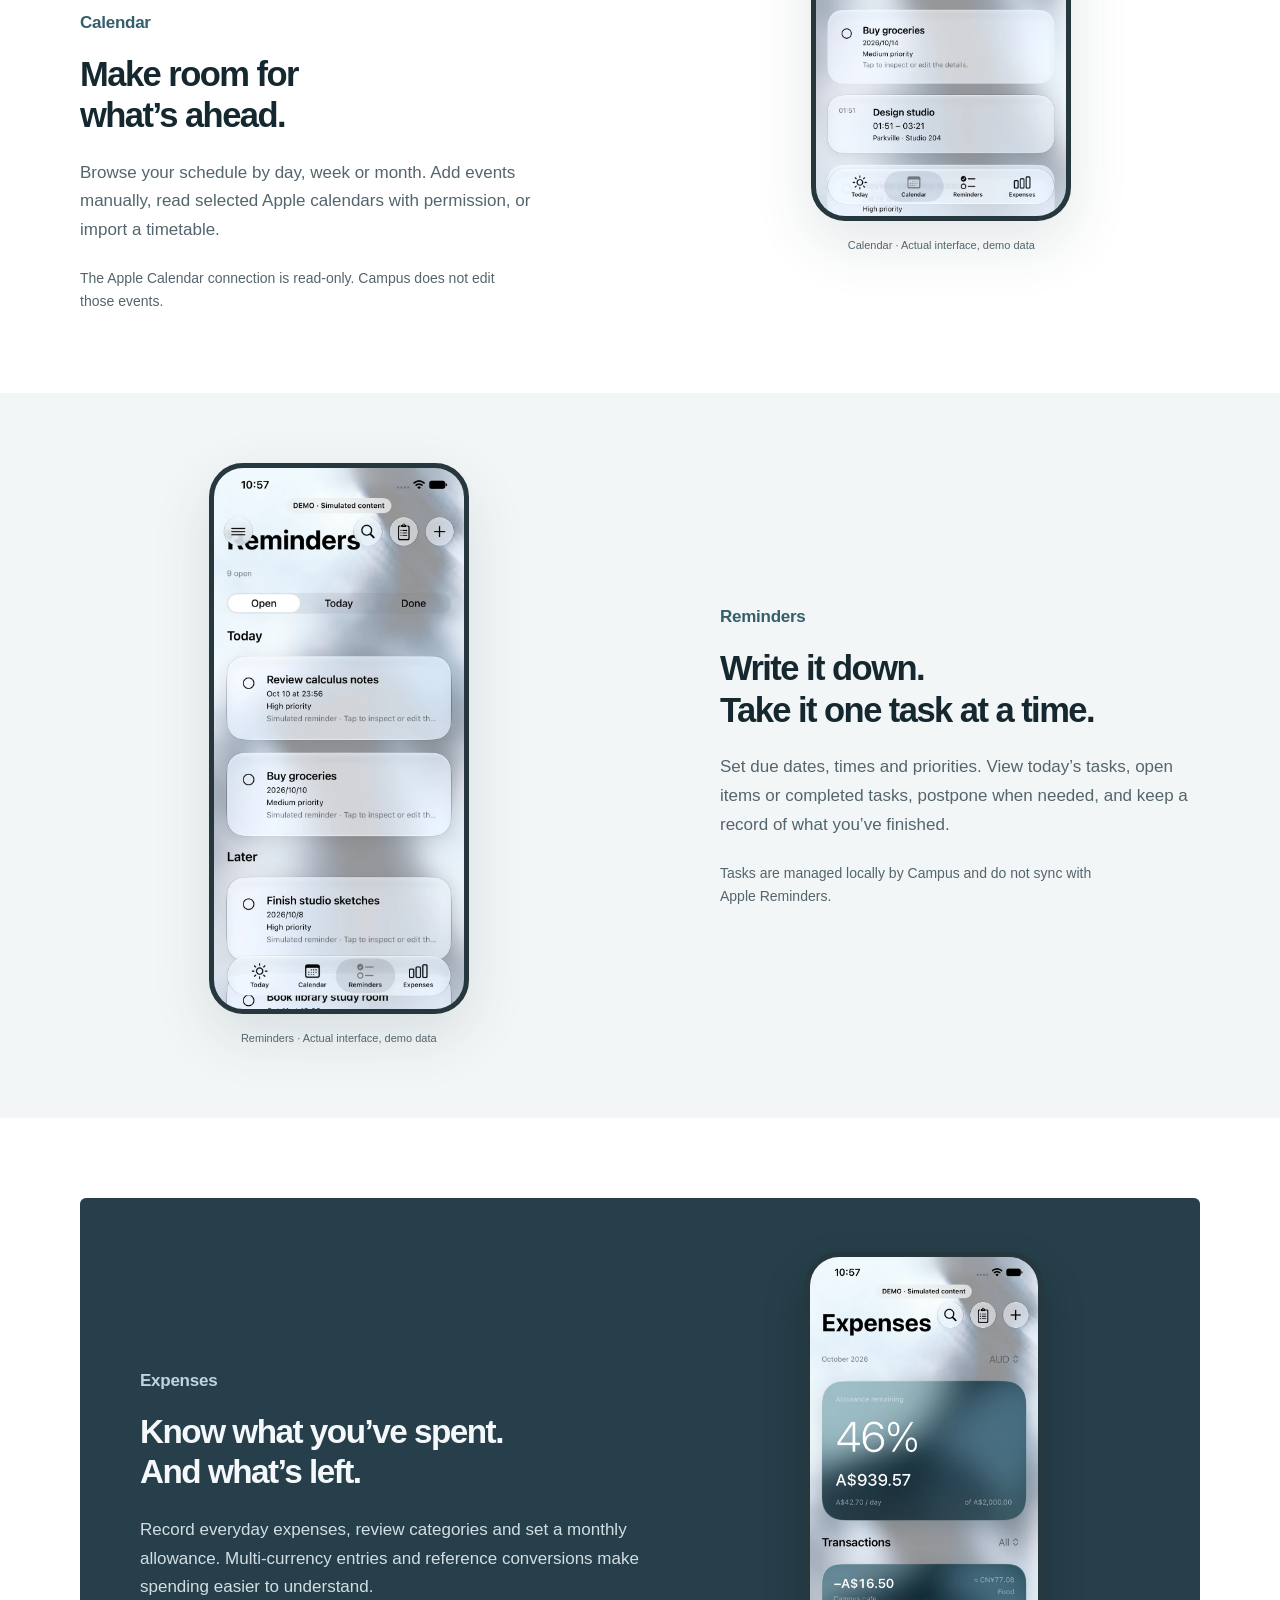
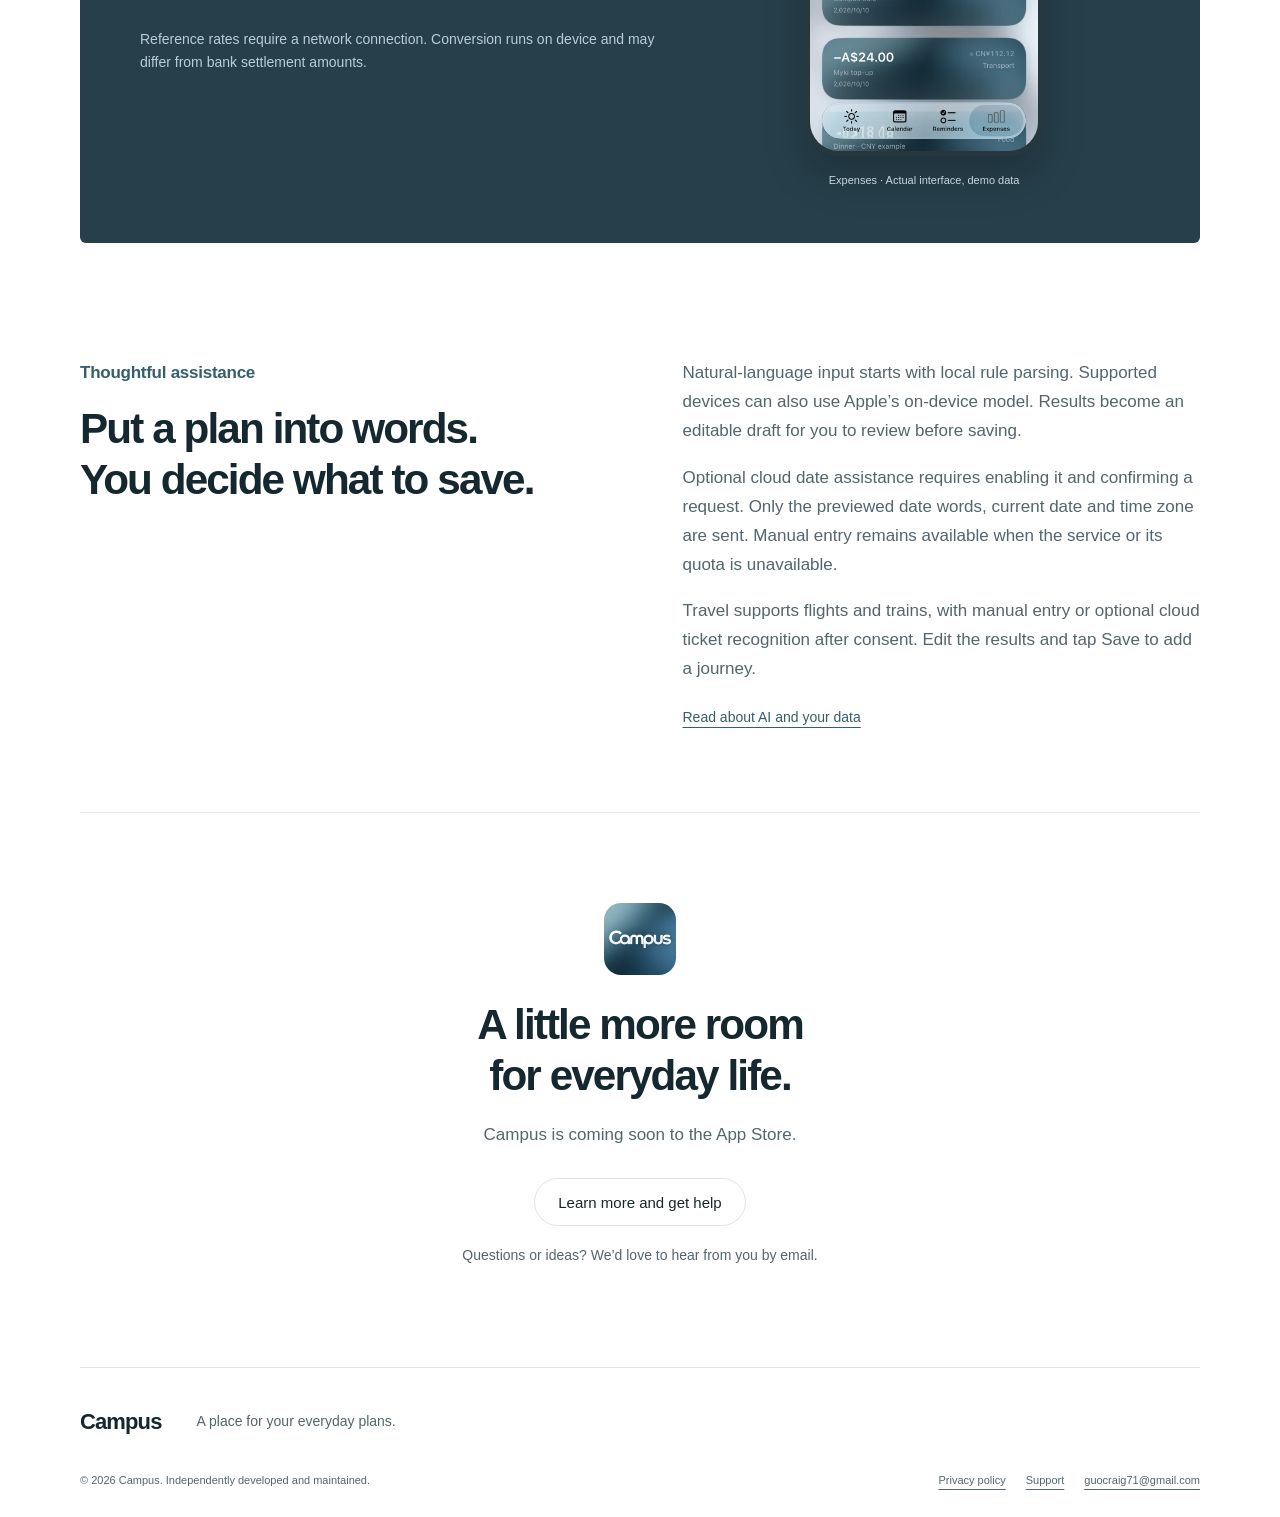
==== commit c0dc5384: "Remove discontinued boarding-code UI references" ====
--- a/index.html
+++ b/index.html
@@ -10,7 +10,7 @@
 <section class="feature-row wrap"><div class="feature-copy"><p class="module-name">Today</p><h3><span class="i18n" lang="zh-Hans">先看清今天。</span><span class="i18n" lang="en">Start with today.</span></h3><p><span class="i18n" lang="zh-Hans">查看下一项安排、今天的待办和逾期提醒。当天日程与本月生活费摘要，让你少切换几个页面。</span><span class="i18n" lang="en">See your next event, tasks due today and overdue reminders. Your daily schedule and monthly budget summary bring the essentials into view.</span></p><ul class="quiet-list"><li><span class="i18n" lang="zh-Hans">下一项日程与时间</span><span class="i18n" lang="en">Your next event and its time</span></li><li><span class="i18n" lang="zh-Hans">今日待办、逾期与临近截止</span><span class="i18n" lang="en">Today’s tasks, overdue items and upcoming deadlines</span></li><li><span class="i18n" lang="zh-Hans">月生活费摘要</span><span class="i18n" lang="en">A monthly budget overview</span></li></ul></div><div class="feature-copy second-copy"><p class="module-name">Calendar</p><h3><span class="i18n" lang="zh-Hans">给每个安排，<br>一个清楚的时间。</span><span class="i18n" lang="en">Make room for<br>what’s ahead.</span></h3><p><span class="i18n" lang="zh-Hans">按日、周或月查看安排。手动添加日程，或在授权后读取你选中的 Apple 日历；也可以导入课表。</span><span class="i18n" lang="en">Browse your schedule by day, week or month. Add events manually, read selected Apple calendars with permission, or import a timetable.</span></p><p class="fine-print"><span class="i18n" lang="zh-Hans">系统日历连接为只读，不修改 Apple 日历中的事件。</span><span class="i18n" lang="en">The Apple Calendar connection is read-only. Campus does not edit those events.</span></p></div><figure class="feature-visual"><div class="screen"><img src="assets/calendar.webp" width="780" height="1688" alt="Campus Calendar：真实 App 界面，演示数据 / real app interface with demo data" data-alt-zh="Campus Calendar：真实 App 界面，演示数据" data-alt-en="Campus Calendar: real app interface with demo data" loading="lazy" decoding="async" ></div><figcaption><span class="i18n" lang="zh-Hans">Calendar · 实际界面，演示数据</span><span class="i18n" lang="en">Calendar · Actual interface, demo data</span></figcaption></figure></section>
 <section class="reminders-section"><div class="feature-row wrap reverse"><figure class="feature-visual"><div class="screen"><img src="assets/reminders.webp" width="780" height="1688" alt="Campus Reminders：真实 App 界面，演示数据 / real app interface with demo data" data-alt-zh="Campus Reminders：真实 App 界面，演示数据" data-alt-en="Campus Reminders: real app interface with demo data" loading="lazy" decoding="async" ></div><figcaption><span class="i18n" lang="zh-Hans">Reminders · 实际界面，演示数据</span><span class="i18n" lang="en">Reminders · Actual interface, demo data</span></figcaption></figure><div class="feature-copy"><p class="module-name">Reminders</p><h3><span class="i18n" lang="zh-Hans">记下来。<br>然后，一件件完成。</span><span class="i18n" lang="en">Write it down.<br>Take it one task at a time.</span></h3><p><span class="i18n" lang="zh-Hans">设置截止日期、具体时间和优先级。按今天、未完成或已完成查看待办，必要时延后，完成后留下记录。</span><span class="i18n" lang="en">Set due dates, times and priorities. View today’s tasks, open items or completed tasks, postpone when needed, and keep a record of what you’ve finished.</span></p><p class="fine-print"><span class="i18n" lang="zh-Hans">待办由 Campus 在本机管理，不与 Apple 提醒事项同步。</span><span class="i18n" lang="en">Tasks are managed locally by Campus and do not sync with Apple Reminders.</span></p></div></div></section>
 <section class="expenses-section wrap"><div class="expenses-copy"><p class="module-name">Expenses</p><h3><span class="i18n" lang="zh-Hans">知道花了多少。<br>也知道还剩多少。</span><span class="i18n" lang="en">Know what you’ve spent.<br>And what’s left.</span></h3><p><span class="i18n" lang="zh-Hans">记录日常开支、查看分类，设置每月生活费额度。多币种记录配合参考汇率换算，让消费信息更容易读懂。</span><span class="i18n" lang="en">Record everyday expenses, review categories and set a monthly allowance. Multi-currency entries and reference conversions make spending easier to understand.</span></p><p class="fine-print"><span class="i18n" lang="zh-Hans">参考汇率需要联网获取，换算在本机进行，不代表银行实际结算金额。</span><span class="i18n" lang="en">Reference rates require a network connection. Conversion runs on device and may differ from bank settlement amounts.</span></p></div><figure class="expense-visual"><div class="screen"><img src="assets/expenses.webp" width="780" height="1688" alt="Campus Expenses：真实 App 界面，演示数据 / real app interface with demo data" data-alt-zh="Campus Expenses：真实 App 界面，演示数据" data-alt-en="Campus Expenses: real app interface with demo data" loading="lazy" decoding="async" ></div><figcaption><span class="i18n" lang="zh-Hans">Expenses · 实际界面，演示数据</span><span class="i18n" lang="en">Expenses · Actual interface, demo data</span></figcaption></figure></section>
-<section class="assist-section wrap"><div><p class="module-name"><span class="i18n" lang="zh-Hans">智能添加</span><span class="i18n" lang="en">Thoughtful assistance</span></p><h2><span class="i18n" lang="zh-Hans">说出安排，<br>由你决定保存。</span><span class="i18n" lang="en">Put a plan into words.<br>You decide what to save.</span></h2></div><div class="assist-copy"><p><span class="i18n" lang="zh-Hans">自然语言输入先由本机规则解析；支持的设备还可使用 Apple 设备端模型。识别结果成为可编辑草稿，核对后再保存。</span><span class="i18n" lang="en">Natural-language input starts with local rule parsing. Supported devices can also use Apple’s on-device model. Results become an editable draft for you to review before saving.</span></p><p><span class="i18n" lang="zh-Hans">可选云端日期辅助需要开启并确认发送，只传输预览中的日期词语、当前日期和时区。服务或额度不可用时，仍可手动添加。</span><span class="i18n" lang="en">Optional cloud date assistance requires enabling it and confirming a request. Only the previewed date words, current date and time zone are sent. Manual entry remains available when the service or its quota is unavailable.</span></p><p><span class="i18n" lang="zh-Hans">旅行行程支持机票与高铁，手动填入或在同意后使用云端票图识别。结果可编辑，点保存才添加；乘车码单独在本机保存和预览。</span><span class="i18n" lang="en">Travel supports flights and trains, with manual entry or optional cloud ticket recognition after consent. Edit the results and tap Save to add a journey. Boarding codes are saved and previewed separately on device.</span></p><a class="text-link" href="privacy/#ai"><span class="i18n" lang="zh-Hans">了解智能辅助的数据处理</span><span class="i18n" lang="en">Read about AI and your data</span></a></div></section>
+<section class="assist-section wrap"><div><p class="module-name"><span class="i18n" lang="zh-Hans">智能添加</span><span class="i18n" lang="en">Thoughtful assistance</span></p><h2><span class="i18n" lang="zh-Hans">说出安排，<br>由你决定保存。</span><span class="i18n" lang="en">Put a plan into words.<br>You decide what to save.</span></h2></div><div class="assist-copy"><p><span class="i18n" lang="zh-Hans">自然语言输入先由本机规则解析；支持的设备还可使用 Apple 设备端模型。识别结果成为可编辑草稿，核对后再保存。</span><span class="i18n" lang="en">Natural-language input starts with local rule parsing. Supported devices can also use Apple’s on-device model. Results become an editable draft for you to review before saving.</span></p><p><span class="i18n" lang="zh-Hans">可选云端日期辅助需要开启并确认发送，只传输预览中的日期词语、当前日期和时区。服务或额度不可用时，仍可手动添加。</span><span class="i18n" lang="en">Optional cloud date assistance requires enabling it and confirming a request. Only the previewed date words, current date and time zone are sent. Manual entry remains available when the service or its quota is unavailable.</span></p><p><span class="i18n" lang="zh-Hans">旅行行程支持机票与高铁，手动填入或在同意后使用云端票图识别。结果可编辑，点保存才添加。</span><span class="i18n" lang="en">Travel supports flights and trains, with manual entry or optional cloud ticket recognition after consent. Edit the results and tap Save to add a journey.</span></p><a class="text-link" href="privacy/#ai"><span class="i18n" lang="zh-Hans">了解智能辅助的数据处理</span><span class="i18n" lang="en">Read about AI and your data</span></a></div></section>
 <section class="closing-section wrap"><img src="assets/app-icon.png" width="72" height="72" alt=""><h2><span class="i18n" lang="zh-Hans">为生活留一点余地。</span><span class="i18n" lang="en">A little more room<br>for everyday life.</span></h2><p><span class="i18n" lang="zh-Hans">Campus 即将登陆 App Store。</span><span class="i18n" lang="en">Campus is coming soon to the App Store.</span></p><a class="button secondary" href="support/"><span class="i18n" lang="zh-Hans">了解更多与获取帮助</span><span class="i18n" lang="en">Learn more and get help</span></a><p class="fine-print"><span class="i18n" lang="zh-Hans">有问题或想法？欢迎通过支持邮箱联系我们。</span><span class="i18n" lang="en">Questions or ideas? We’d love to hear from you by email.</span></p></section></main>
 <footer class="site-footer wrap"><div class="footer-top"><a class="brand" href="./">Campus</a><p><span class="i18n" lang="zh-Hans">把生活的安排，放在一起。</span><span class="i18n" lang="en">A place for your everyday plans.</span></p></div><div class="footer-bottom"><p>© 2026 Campus. <span class="i18n" lang="zh-Hans">独立开发，用心维护。</span><span class="i18n" lang="en">Independently developed and maintained.</span></p><div><a href="privacy/"><span class="i18n" lang="zh-Hans">隐私政策</span><span class="i18n" lang="en">Privacy policy</span></a><a href="support/"><span class="i18n" lang="zh-Hans">技术支持</span><span class="i18n" lang="en">Support</span></a><a href="mailto:guocraig71@gmail.com">guocraig71@gmail.com</a></div></div></footer>
 </body></html>
